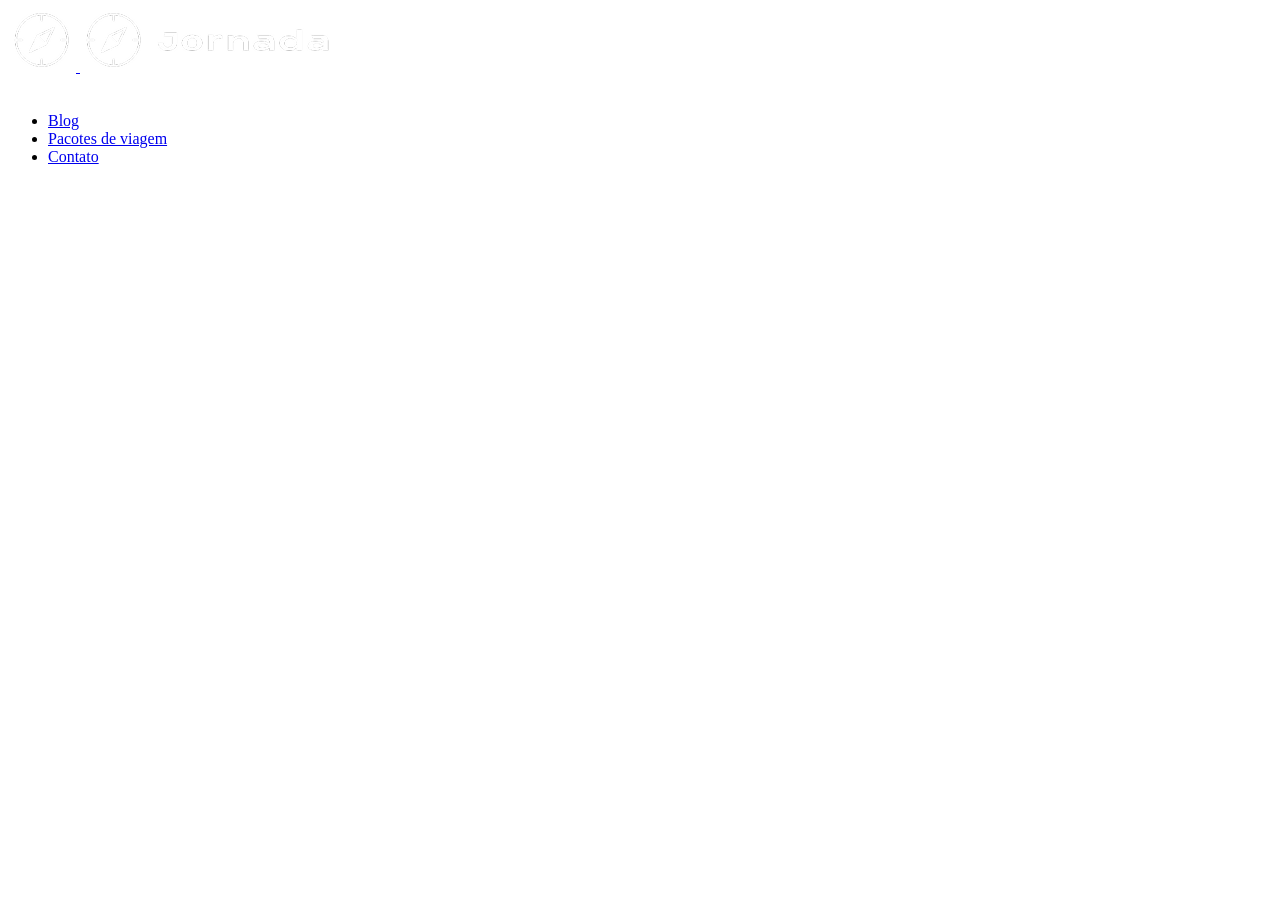
==== index.html @ 8d317353 "first commit" ====
<!doctype html>
<html lang="pt-BR">
  <head>
    <meta charset="UTF-8" />
    <meta name="viewport" content="width=device-width, initial-scale=1.0" />
    <meta
      name="description"
      content="Jornada Viagens,uma agência apaixonada por criar viagens inesquecíveis"
    />
    <meta name="og:title" content="Jornada Viagens" />
    <meta
      name="og:description"
      content="Jornada Viagens,uma agência apaixonada por criar viagens inesquecíveis"
    />
    <meta
      name="og:image"
      content="https://danicastilho.github.io/jornada-viagens/img/logo-footer.png"
    />
    <meta name="og:type" content="website" />
    <meta
      name="og:url"
      content="https://danicastilho.github.io/jornada-viagens"
    />

    <link rel="icon" href="img/favico.png" type="png" />
    <link rel="stylesheet" href="./css/style.css" />

    <title>Jornada Viagens</title>
  </head>
  <body>
    <header class="main-header">
      <a class="logo" href="index.html" title="voltar para a página inicial">
        <img
          class="img-mobile"
          src="img/bussola-jornada-branco.png"
          alt="Bussola do logo Jornada Viagens na cor branca"
        />
        <img
          class="img-desktop"
          src="img/bussola-texto-jornada-branco.png"
          alt="Logo Jornada Viagens na cor branca"
        />
      </a>
      <div class="navigation-menu">
        <label for="menu">
          <img src="img/menu.png" alt="menu" />
        </label>
        <input type="checkbox" id="menu" hidden />
        <nav>
          <ul class="list-links">
            <li>
              <a href="blog.html" target="_blank" title="Acessar Blog">Blog</a>
            </li>
            <li>
              <a
                href="pacotes-de-viagens.html"
                target="_blank"
                title="Acessar Pacotes de viagem"
                >Pacotes de viagem</a
              >
            </li>
            <li>
              <a href="contato.html" target="_blank" title="Acessar Contato"
                >Contato</a
              >
            </li>
          </ul>
        </nav>
      </div>
    </header>
    <section></section>
  </body>
</html>
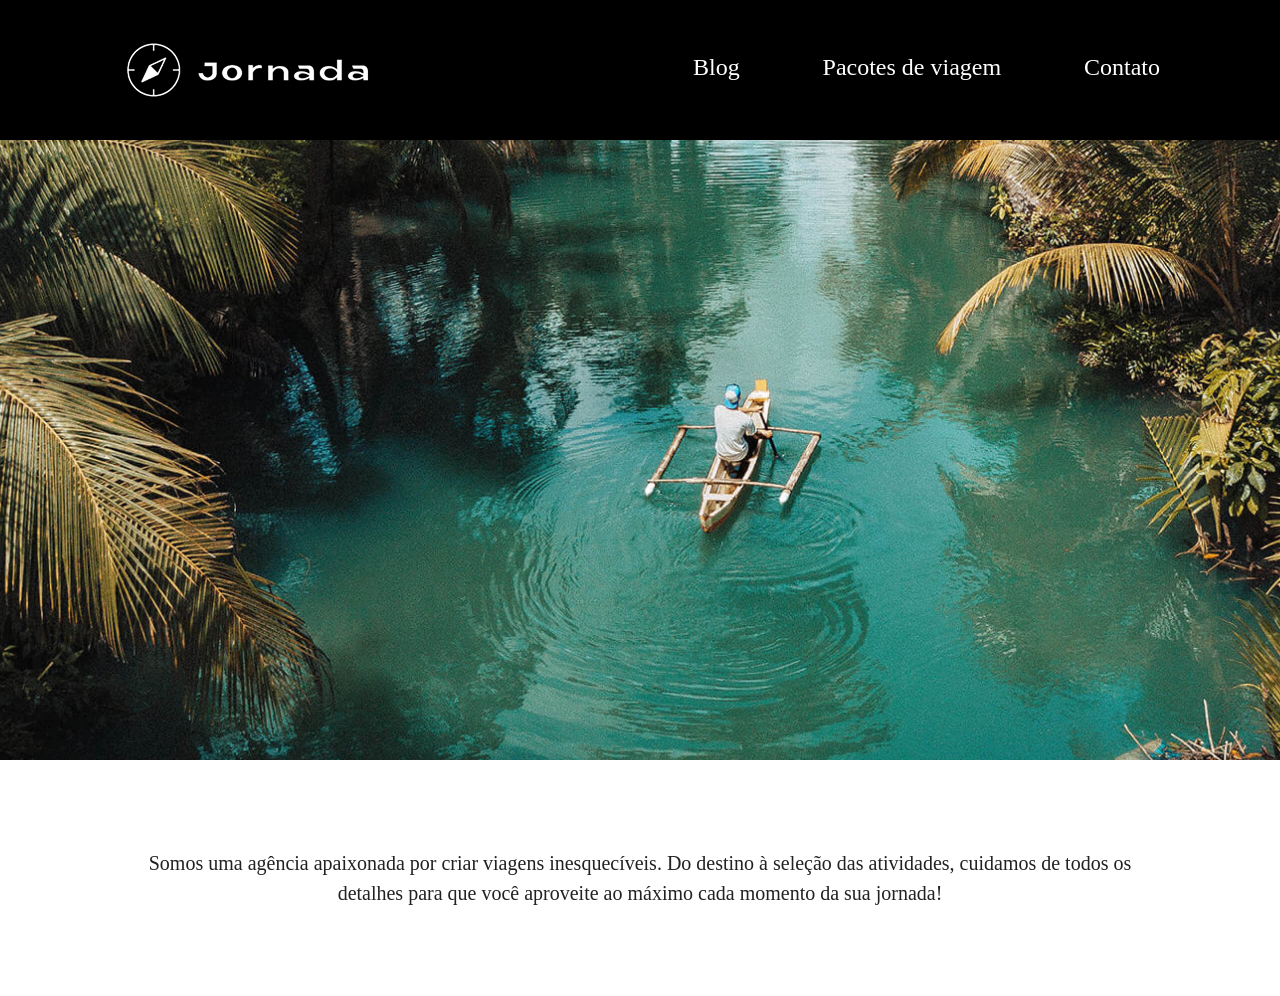
==== commit 45ed11b1: "add hero" ====
--- a/index.html
+++ b/index.html
@@ -68,6 +68,13 @@
         </nav>
       </div>
     </header>
-    <section></section>
+    <section class="hero">
+      <div class="hero-img"></div>
+      <h2>
+        Somos uma agência apaixonada por criar viagens inesquecíveis. Do destino
+        à seleção das atividades, cuidamos de todos os detalhes para que você
+        aproveite ao máximo cada momento da sua jornada!
+      </h2>
+    </section>
   </body>
 </html>
--- a/css/style.css
+++ b/css/style.css
@@ -0,0 +1,3 @@
+@import url(global.css);
+@import url(header.css);
+@import url(hero.css);
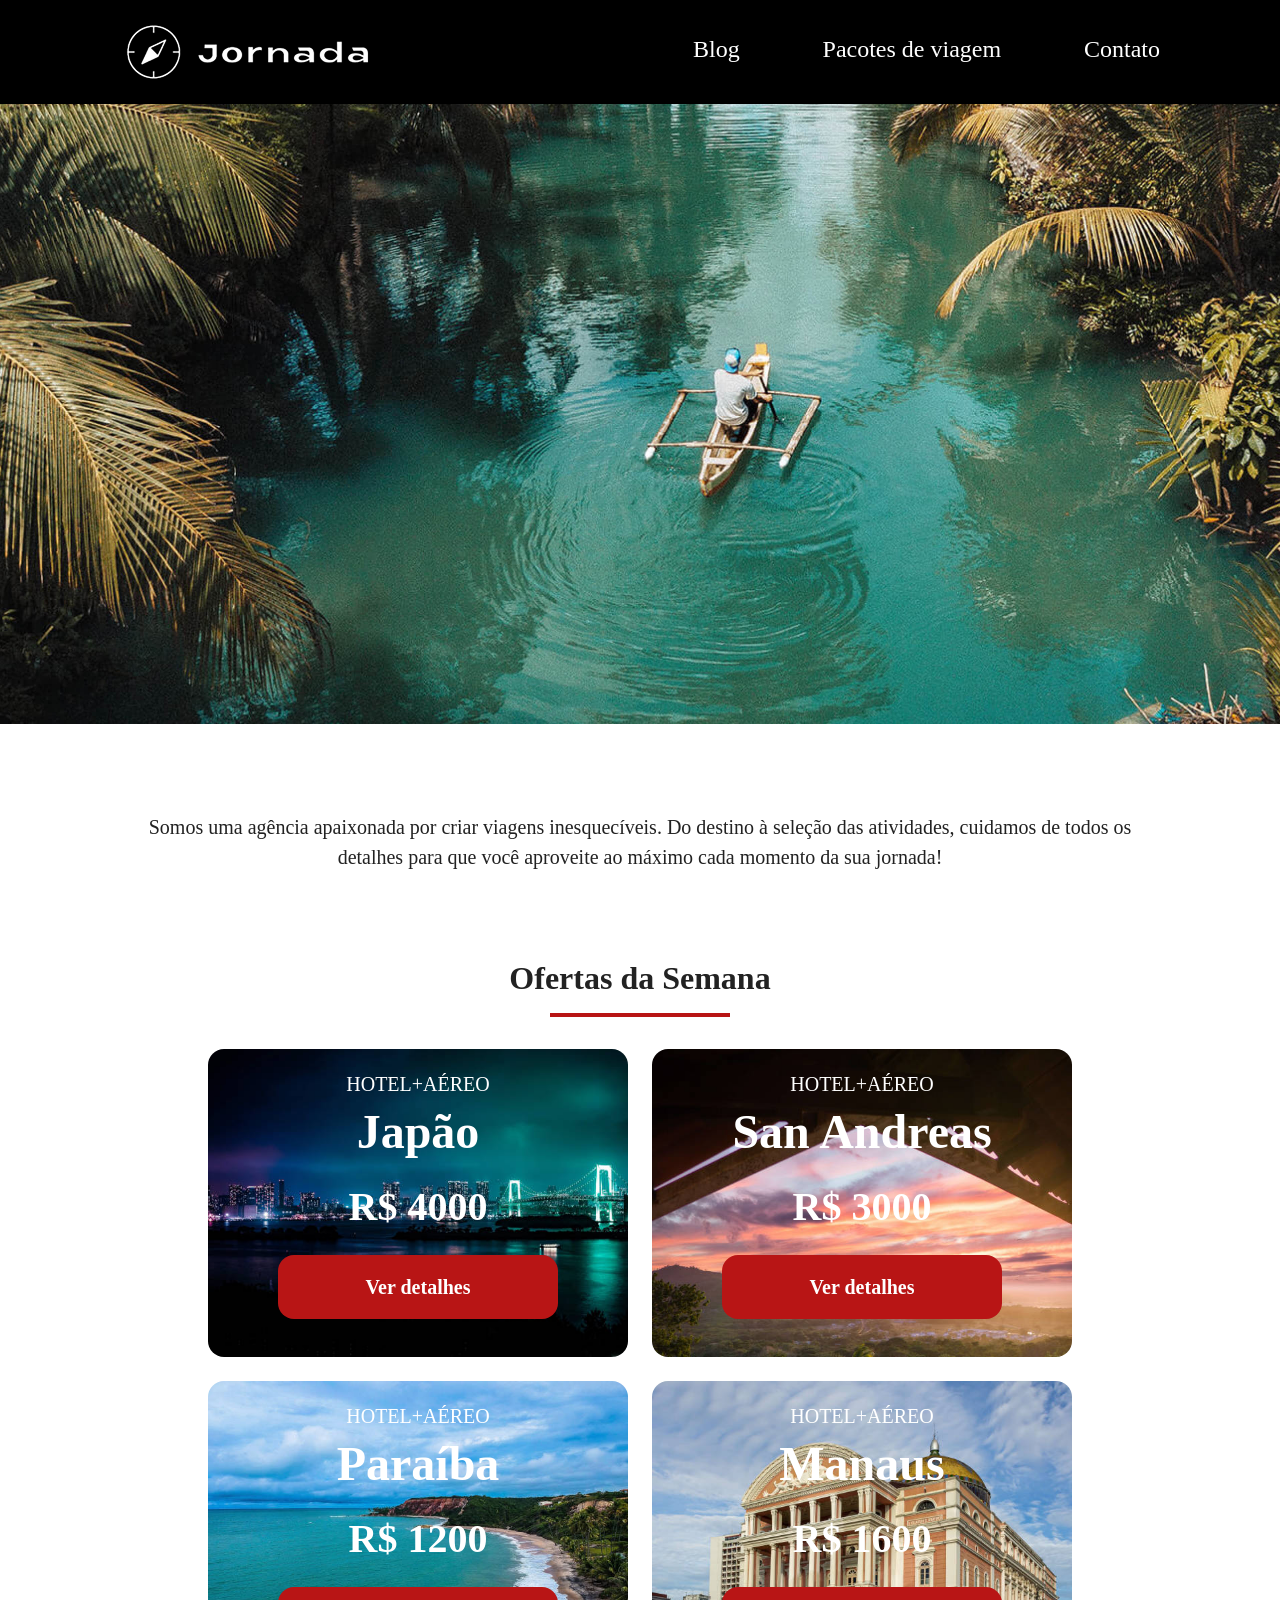
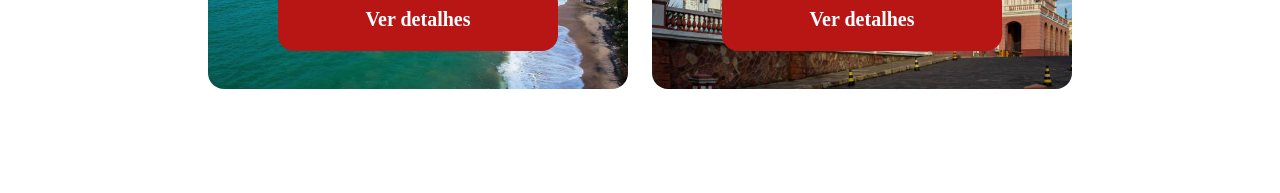
==== commit dcff9566: "add offers section" ====
--- a/index.html
+++ b/index.html
@@ -76,5 +76,62 @@
         aproveite ao máximo cada momento da sua jornada!
       </h2>
     </section>
+    <section class="offers">
+      <div class="section-title">
+        <h2>Ofertas da Semana</h2>
+        <hr />
+      </div>
+      <div class="offers-cards">
+        <article class="card japao">
+          <header>
+            <p>HOTEL+AÉREO</p>
+            <h3>
+              Japão <br />
+              <span>R$ 4000</span>
+            </h3>
+          </header>
+          <footer>
+            <a href="#" class="button">Ver detalhes</a>
+          </footer>
+        </article>
+        <article class="card san-andreas">
+          <header>
+            <p>HOTEL+AÉREO</p>
+            <h3>
+              San Andreas <br />
+              <span>R$ 3000</span>
+            </h3>
+          </header>
+          <footer>
+            <a href="#" class="button">Ver detalhes</a>
+          </footer>
+        </article>
+        <article class="card paraiba">
+          <header>
+            <p>HOTEL+AÉREO</p>
+            <h3>
+              Paraíba <br />
+              <span>R$ 1200</span>
+            </h3>
+          </header>
+          <footer>
+            <a href="#" class="button">Ver detalhes</a>
+          </footer>
+        </article>
+        <article class="card manaus">
+          <header>
+            <p>HOTEL+AÉREO</p>
+            <h3>
+              Manaus <br />
+              <span>R$ 1600</span>
+            </h3>
+          </header>
+          <footer>
+            <a href="#" class="button">Ver detalhes</a>
+          </footer>
+        </article>
+      </div>
+    </section>
+    
   </body>
 </html>
--- a/css/style.css
+++ b/css/style.css
@@ -1,3 +1,4 @@
 @import url(global.css);
 @import url(header.css);
-@import url(hero.css);+@import url(hero.css);
+@import url(offers.css);
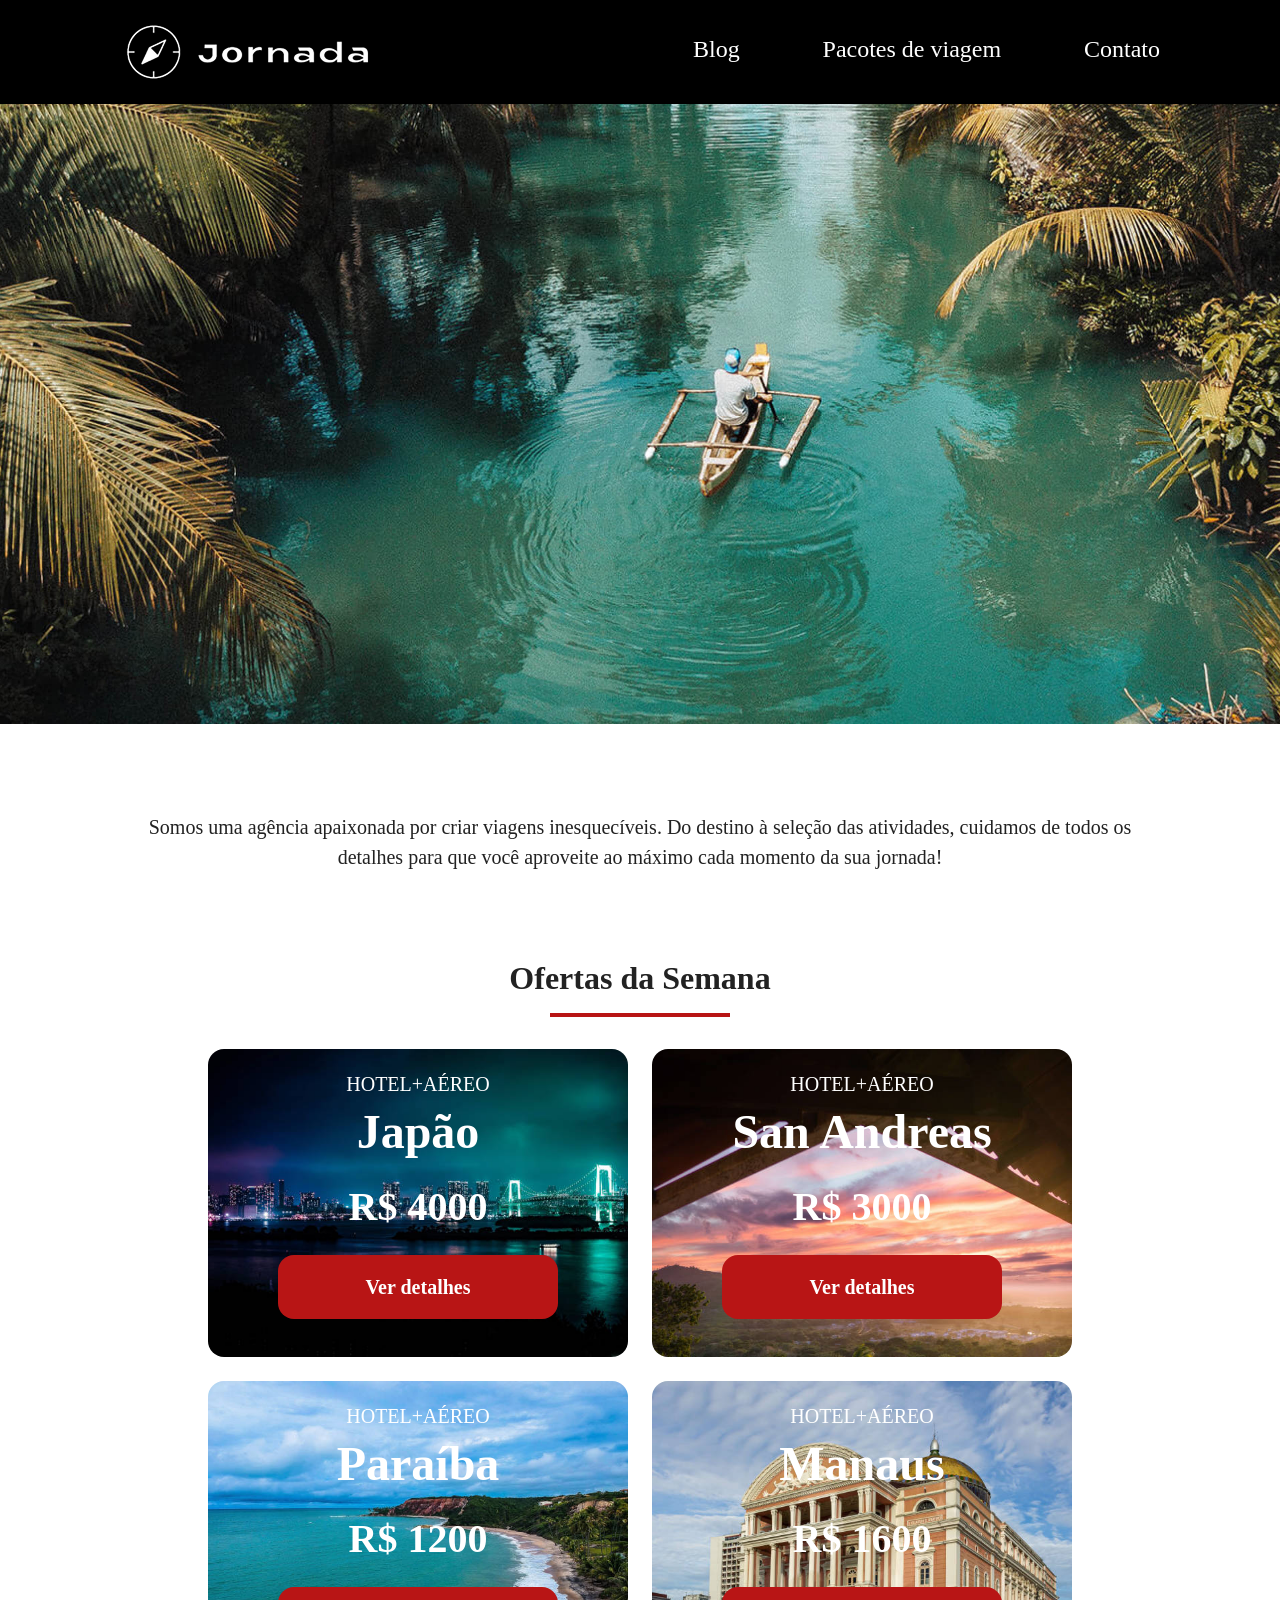
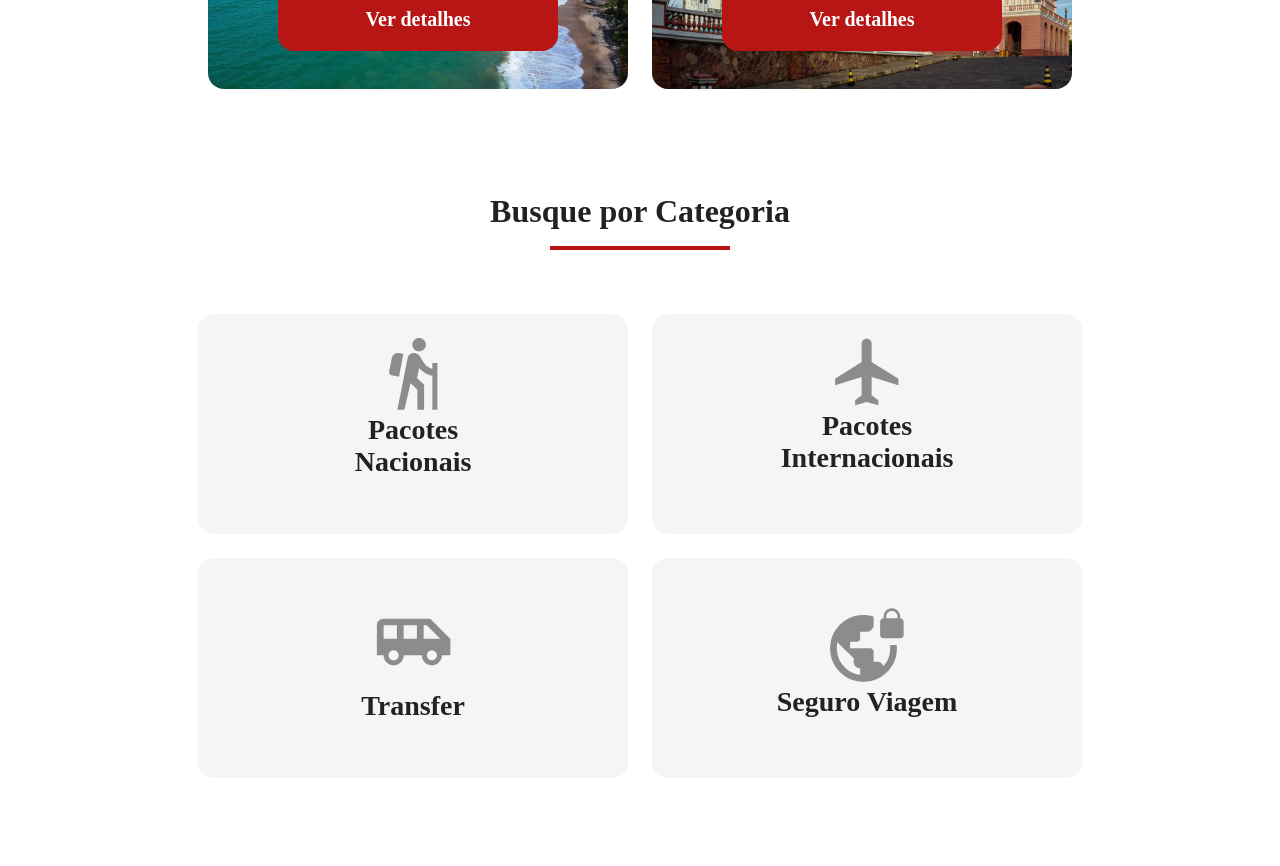
==== commit 1a851829: "add search section" ====
--- a/index.html
+++ b/index.html
@@ -132,6 +132,68 @@
         </article>
       </div>
     </section>
-    
+    <section class="categories">
+      <div class="section-title">
+        <h2>Busque por Categoria</h2>
+        <hr />
+      </div>
+      <div class="categories-cards">
+        <a
+          class="card"
+          href="#"
+          target="_blank"
+          title="Busque pela categoria Pacotes Nacionais"
+        >
+          <img
+            src="img/icone-caminhada.png"
+            alt="ícone cinza representando uma pessoa fazendo tracking"
+          />
+          <h3 class="content-title">
+            Pacotes<br />
+            Nacionais
+          </h3>
+        </a>
+
+        <a
+          class="card"
+          href="#"
+          target="_blank"
+          title="Busque pela categoria Pacotes Internacionais"
+        >
+          <img
+            src="img/icone-aviao.png"
+            alt="ícone cinza representando um avião"
+          />
+          <h3 class="content-title">
+            Pacotes <br />
+            Internacionais
+          </h3>
+        </a>
+        <a
+          class="card single-line transfer"
+          href="#"
+          target="_blank"
+          title="Busque pela categoria Transfer"
+        >
+          <img
+            src="img/icone-onibus.png"
+            alt="ícone cinza representando um ônibus"
+          />
+          <h3 class="content-title">Transfer</h3>
+        </a>
+        <a
+          class="card single-line"
+          href="#"
+          target="_blank"
+          title="Busque pela categoria Seguro Viagem"
+        >
+          <img
+            src="img/icone-planeta.png"
+            alt="ícone cinza representando o planeta terra com um cadeado"
+          />
+          <h3 class="content-title">Seguro Viagem</h3>
+        </a>
+      </div>
+    </section>
   </body>
 </html>
--- a/css/style.css
+++ b/css/style.css
@@ -1,4 +1,5 @@
 @import url(global.css);
 @import url(header.css);
 @import url(hero.css);
-@import url(offers.css);+@import url(offers.css);
+@import url(categories.css);
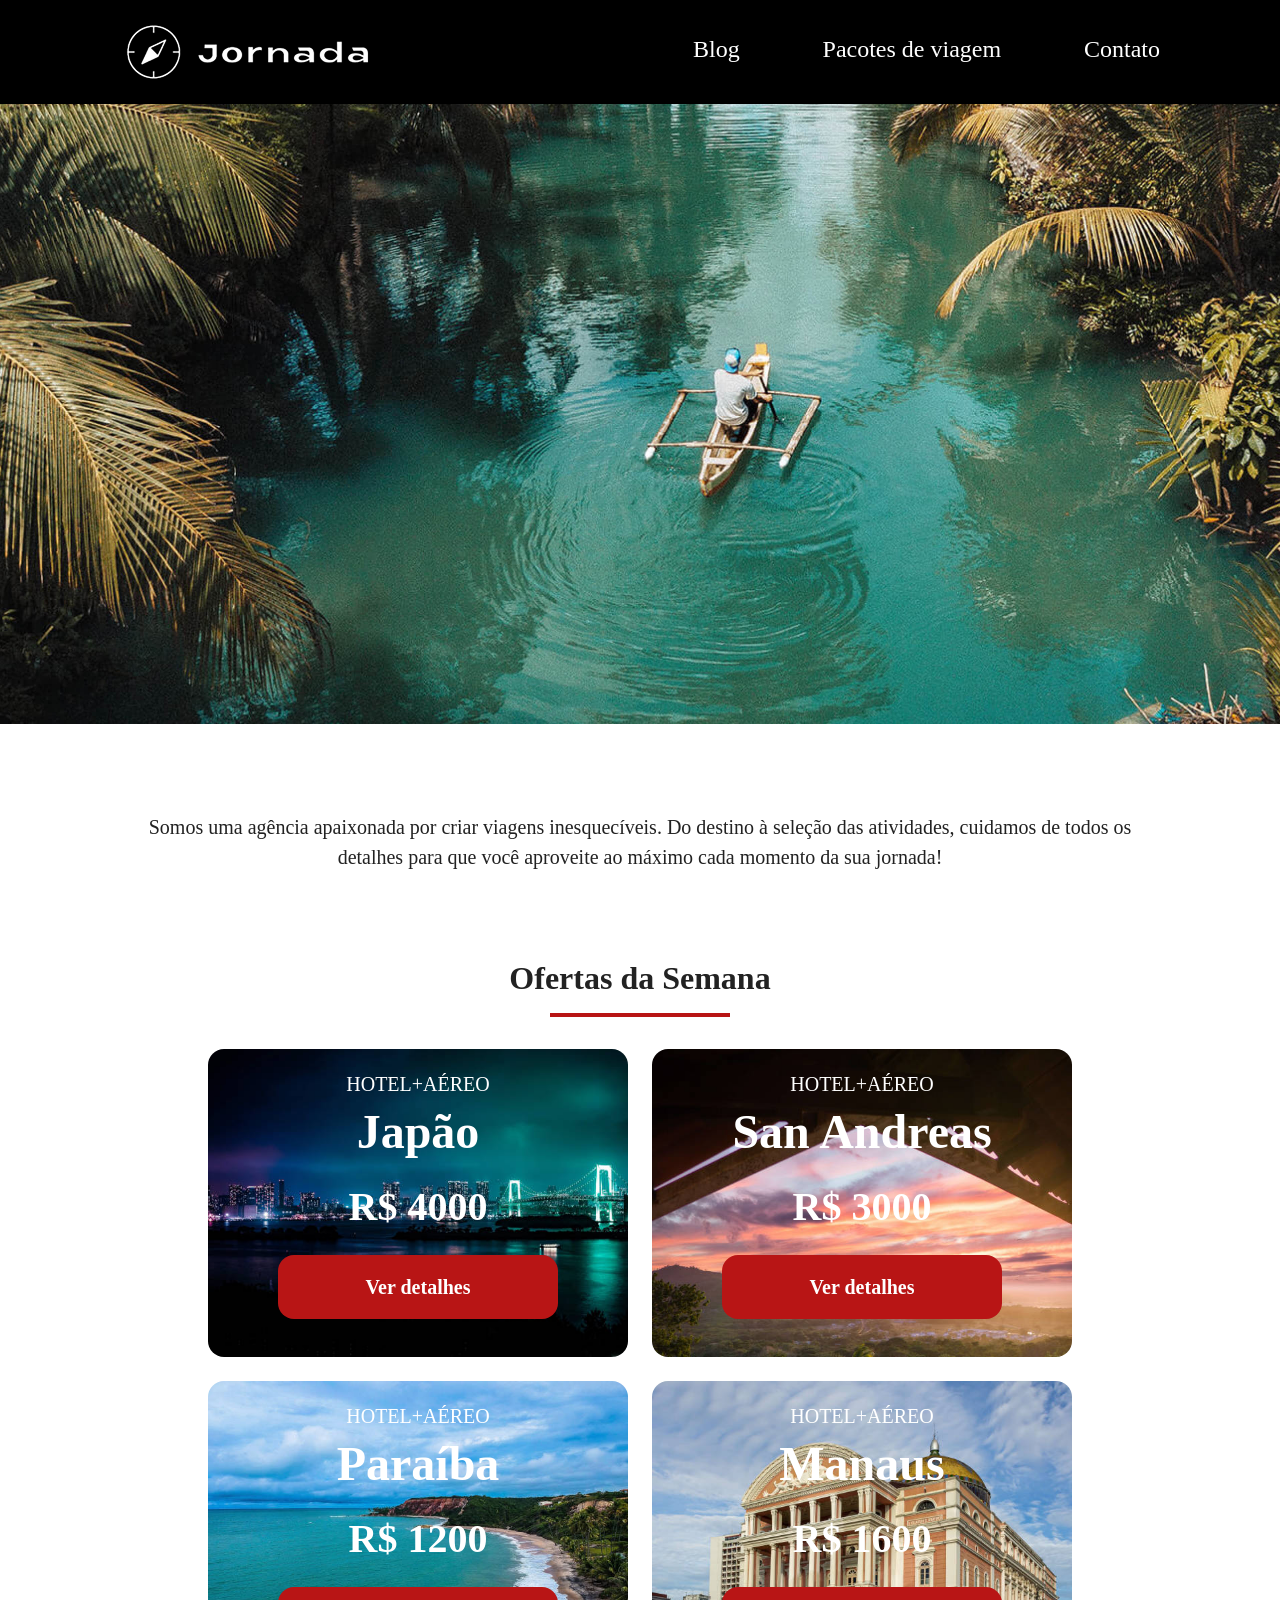
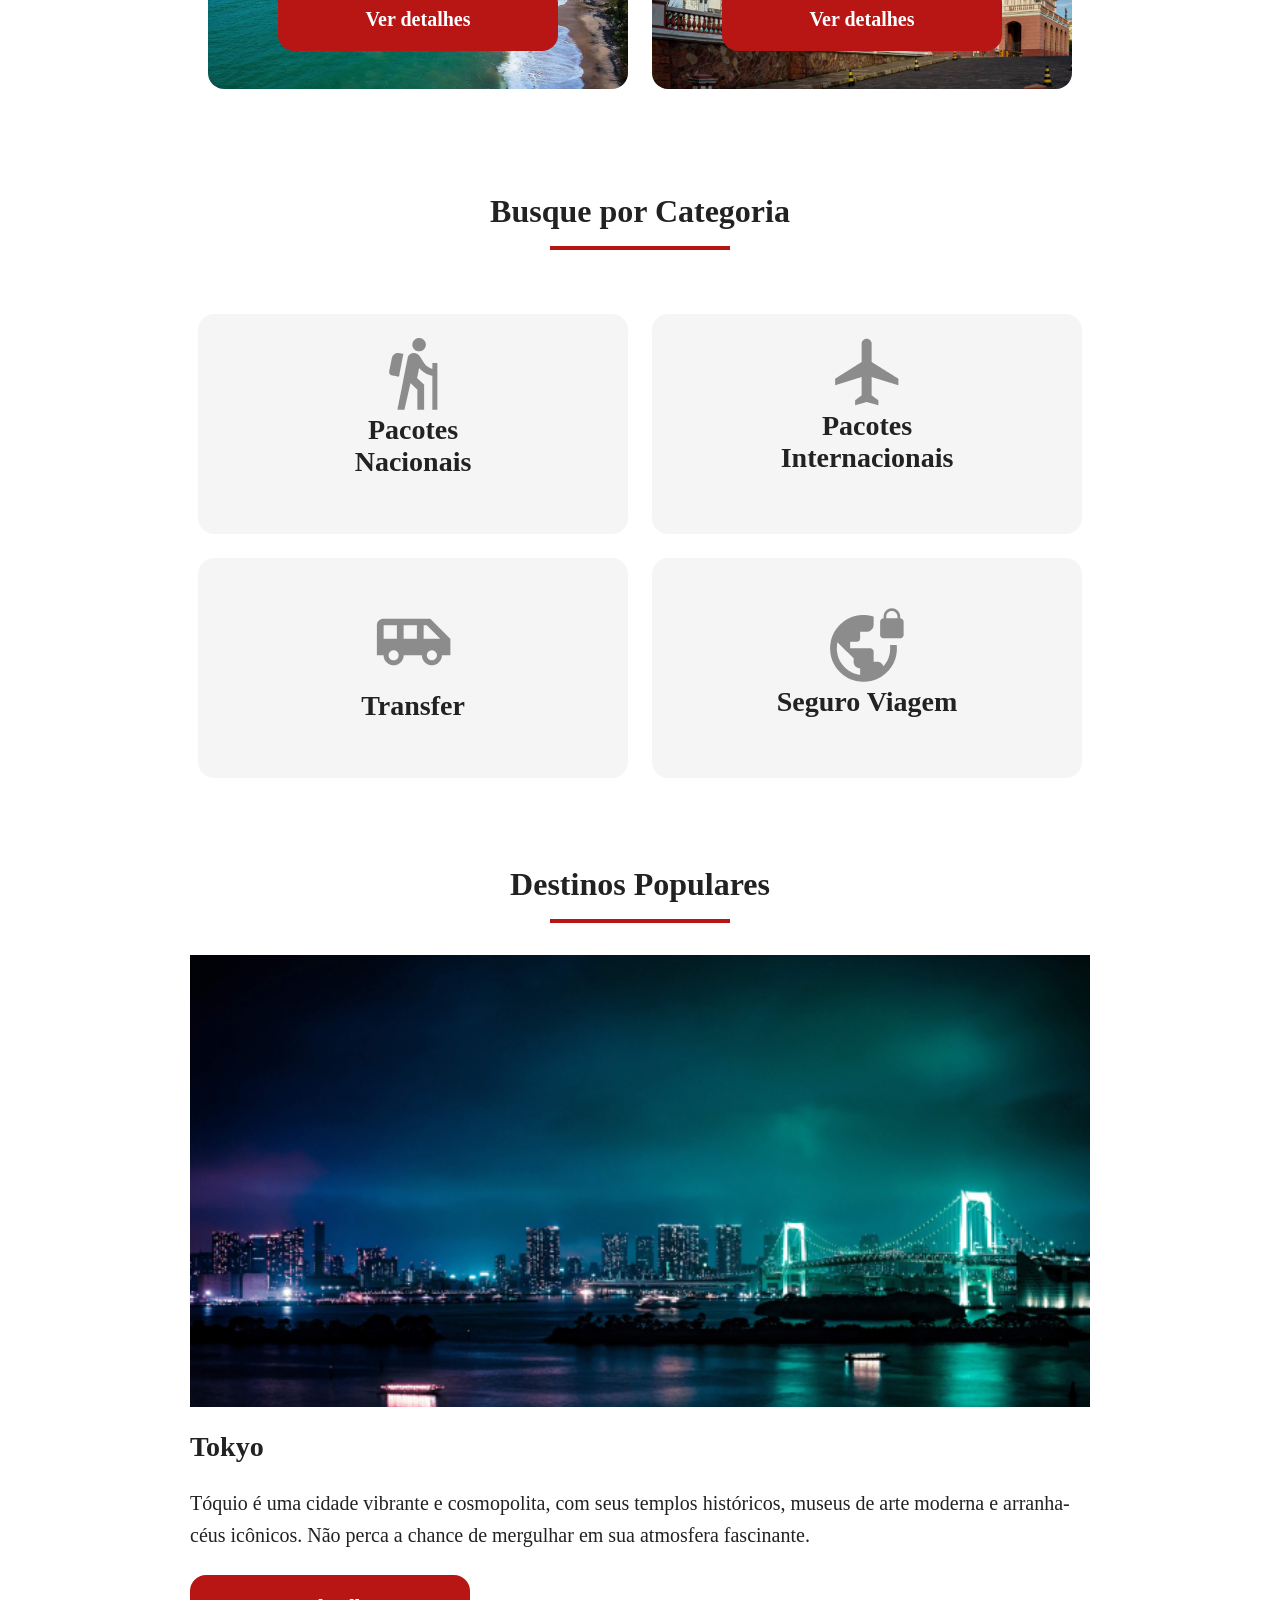
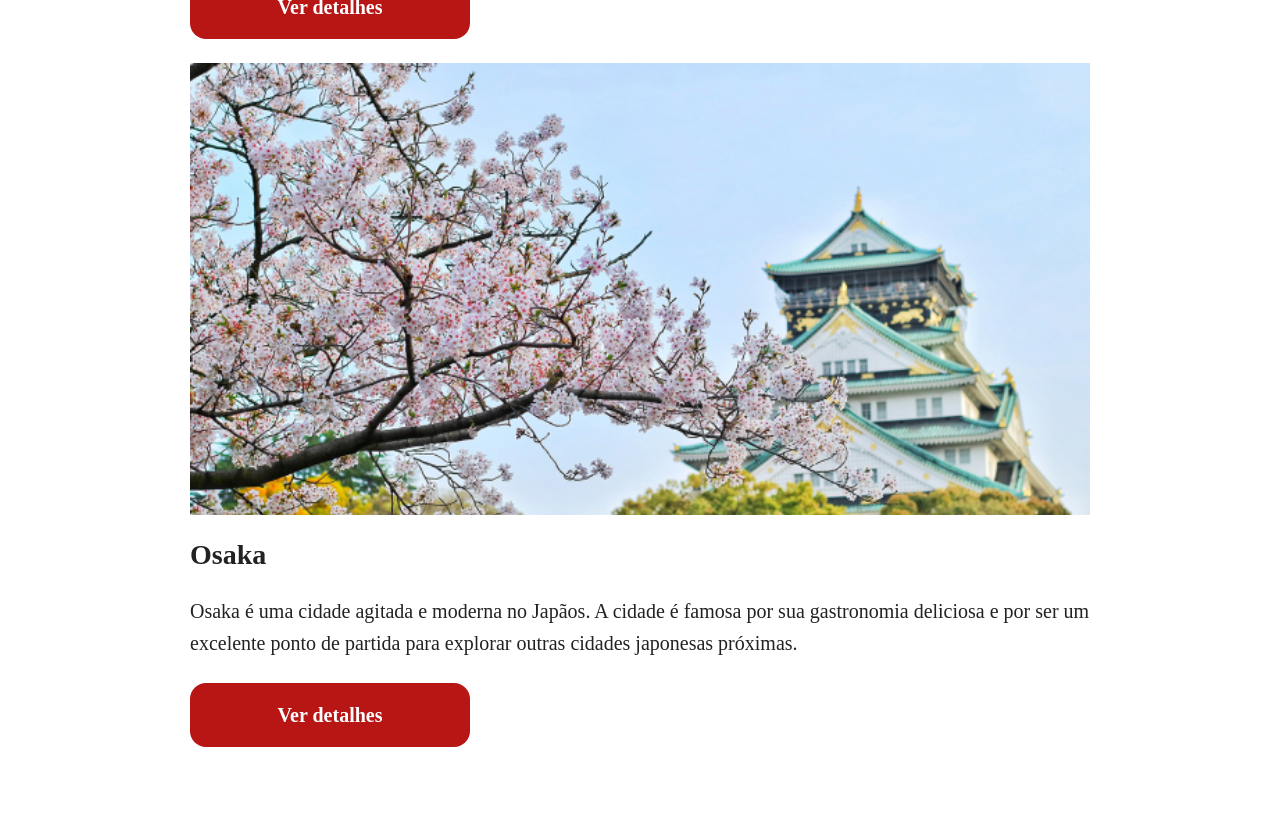
==== commit f10b9e7f: "add destinos section" ====
--- a/index.html
+++ b/index.html
@@ -195,5 +195,53 @@
         </a>
       </div>
     </section>
+    <section class="destinations">
+      <div class="section-title">
+        <h2>Destinos Populares</h2>
+        <hr />
+      </div>
+      <div class="destination-items">
+        <article class="item tokyo">
+          <header>
+            <div class="img-item"></div>
+            <h3 class="content-title">Tokyo</h3>
+          </header>
+          <p class="content-text">
+            Tóquio é uma cidade vibrante e cosmopolita, com seus templos
+            históricos, museus de arte moderna e arranha-céus icônicos. Não
+            perca a chance de mergulhar em sua atmosfera fascinante.
+          </p>
+          <footer>
+            <a
+              href="#"
+              class="button"
+              target="_blank"
+              title="Veja mais detalhes do destino Tokyo"
+              >Ver detalhes</a
+            >
+          </footer>
+        </article>
+        <article class="item osaka">
+          <header>
+            <div class="img-item"></div>
+            <h3 class="content-title">Osaka</h3>
+          </header>
+          <p class="content-text">
+            Osaka é uma cidade agitada e moderna no Japãos. A cidade é famosa
+            por sua gastronomia deliciosa e por ser um excelente ponto de
+            partida para explorar outras cidades japonesas próximas.
+          </p>
+          <footer>
+            <a
+              href="#"
+              class="button"
+              target="_blank"
+              title="Veja mais detalhes do destino Osaka"
+              >Ver detalhes</a
+            >
+          </footer>
+        </article>
+      </div>
+    </section>
   </body>
 </html>
--- a/css/style.css
+++ b/css/style.css
@@ -2,4 +2,5 @@
 @import url(header.css);
 @import url(hero.css);
 @import url(offers.css);
-@import url(categories.css);+@import url(categories.css);
+@import url(destinos.css);
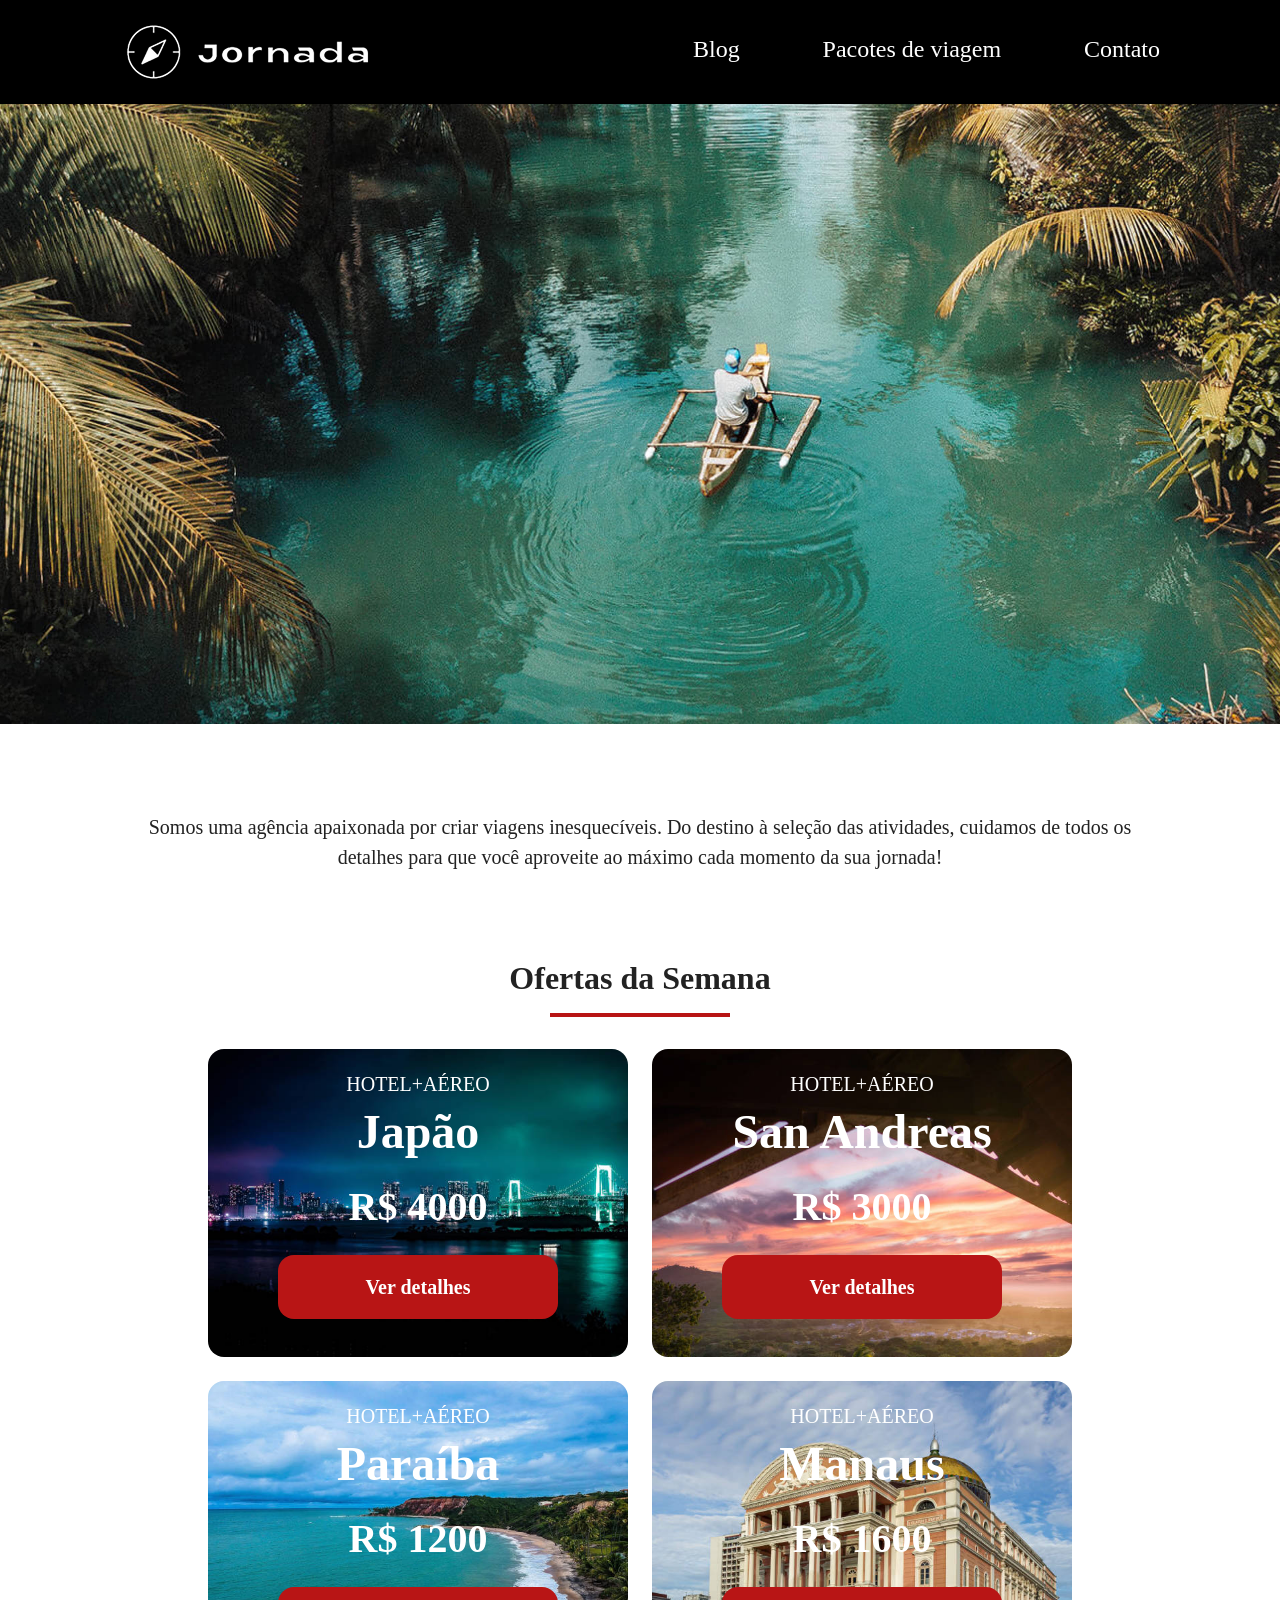
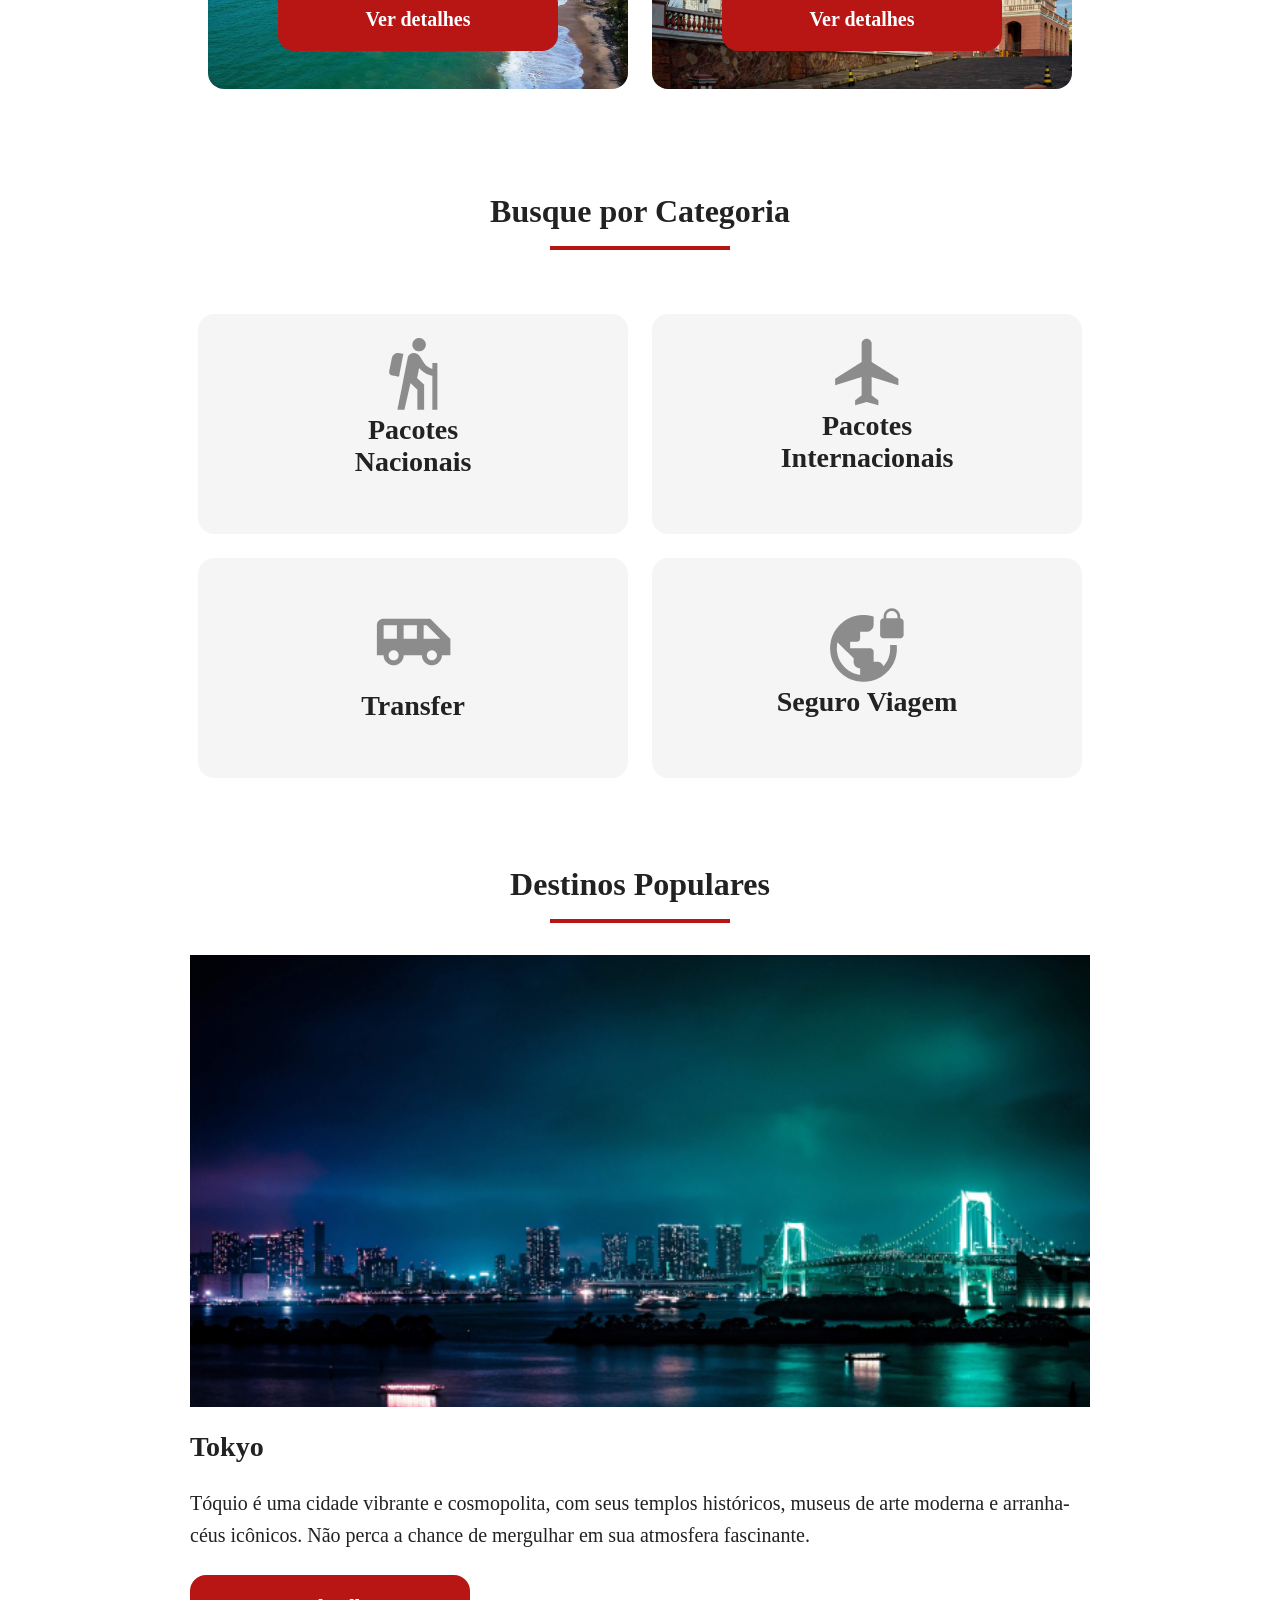
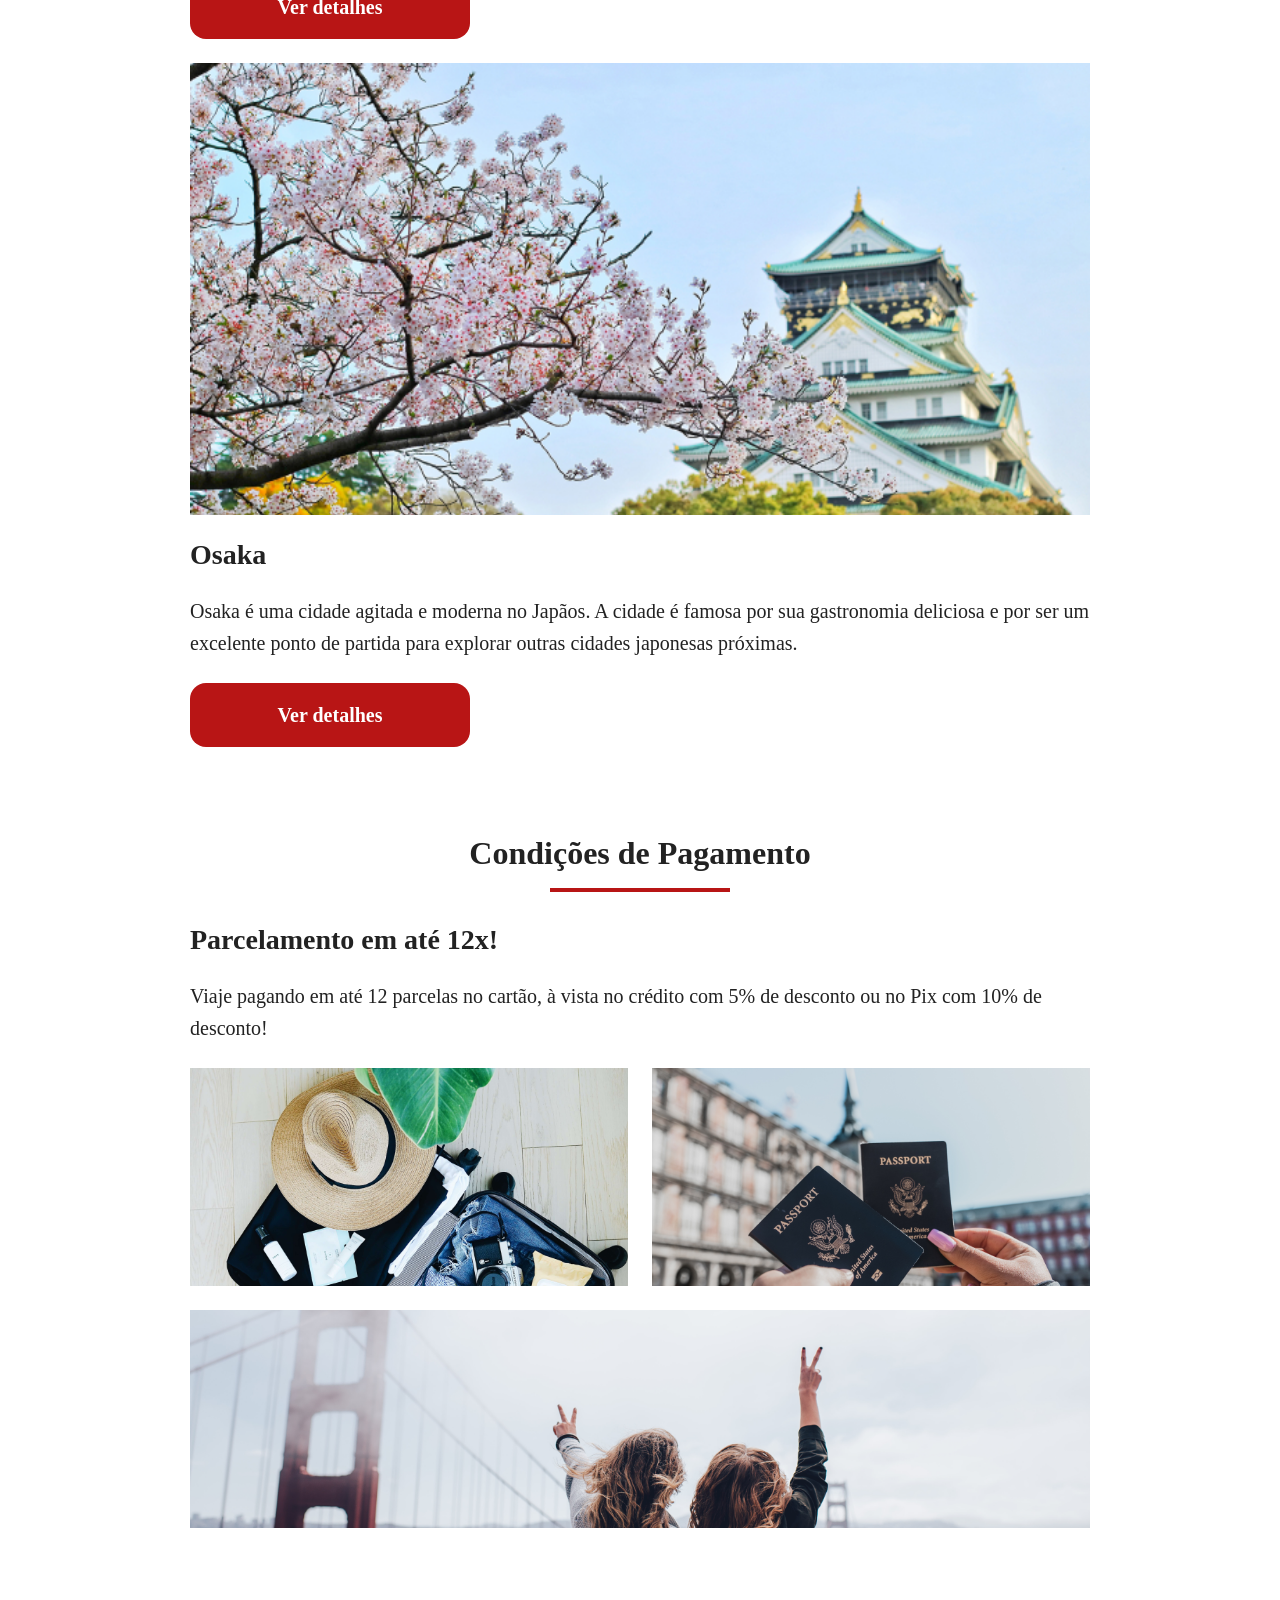
==== commit 1ec0b95a: "add payments section" ====
--- a/index.html
+++ b/index.html
@@ -243,5 +243,25 @@
         </article>
       </div>
     </section>
+    <section class="payments">
+      <div class="section-title">
+        <h2>Condições de Pagamento</h2>
+        <hr />
+      </div>
+      <div class="content-container">
+        <div class="text-content">
+          <h3 class="content-title">Parcelamento em até 12x!</h3>
+          <p class="content-text">
+            Viaje pagando em até 12 parcelas no cartão, à vista no crédito com
+            5% de desconto ou no Pix com 10% de desconto!
+          </p>
+        </div>
+        <div class="image-gallery">
+          <div class="image first"></div>
+          <div class="image second"></div>
+          <div class="image thirdy colspan-2"></div>
+        </div>
+      </div>
+    </section>
   </body>
 </html>
--- a/css/style.css
+++ b/css/style.css
@@ -4,3 +4,4 @@
 @import url(offers.css);
 @import url(categories.css);
 @import url(destinos.css);
+@import url(payments.css);
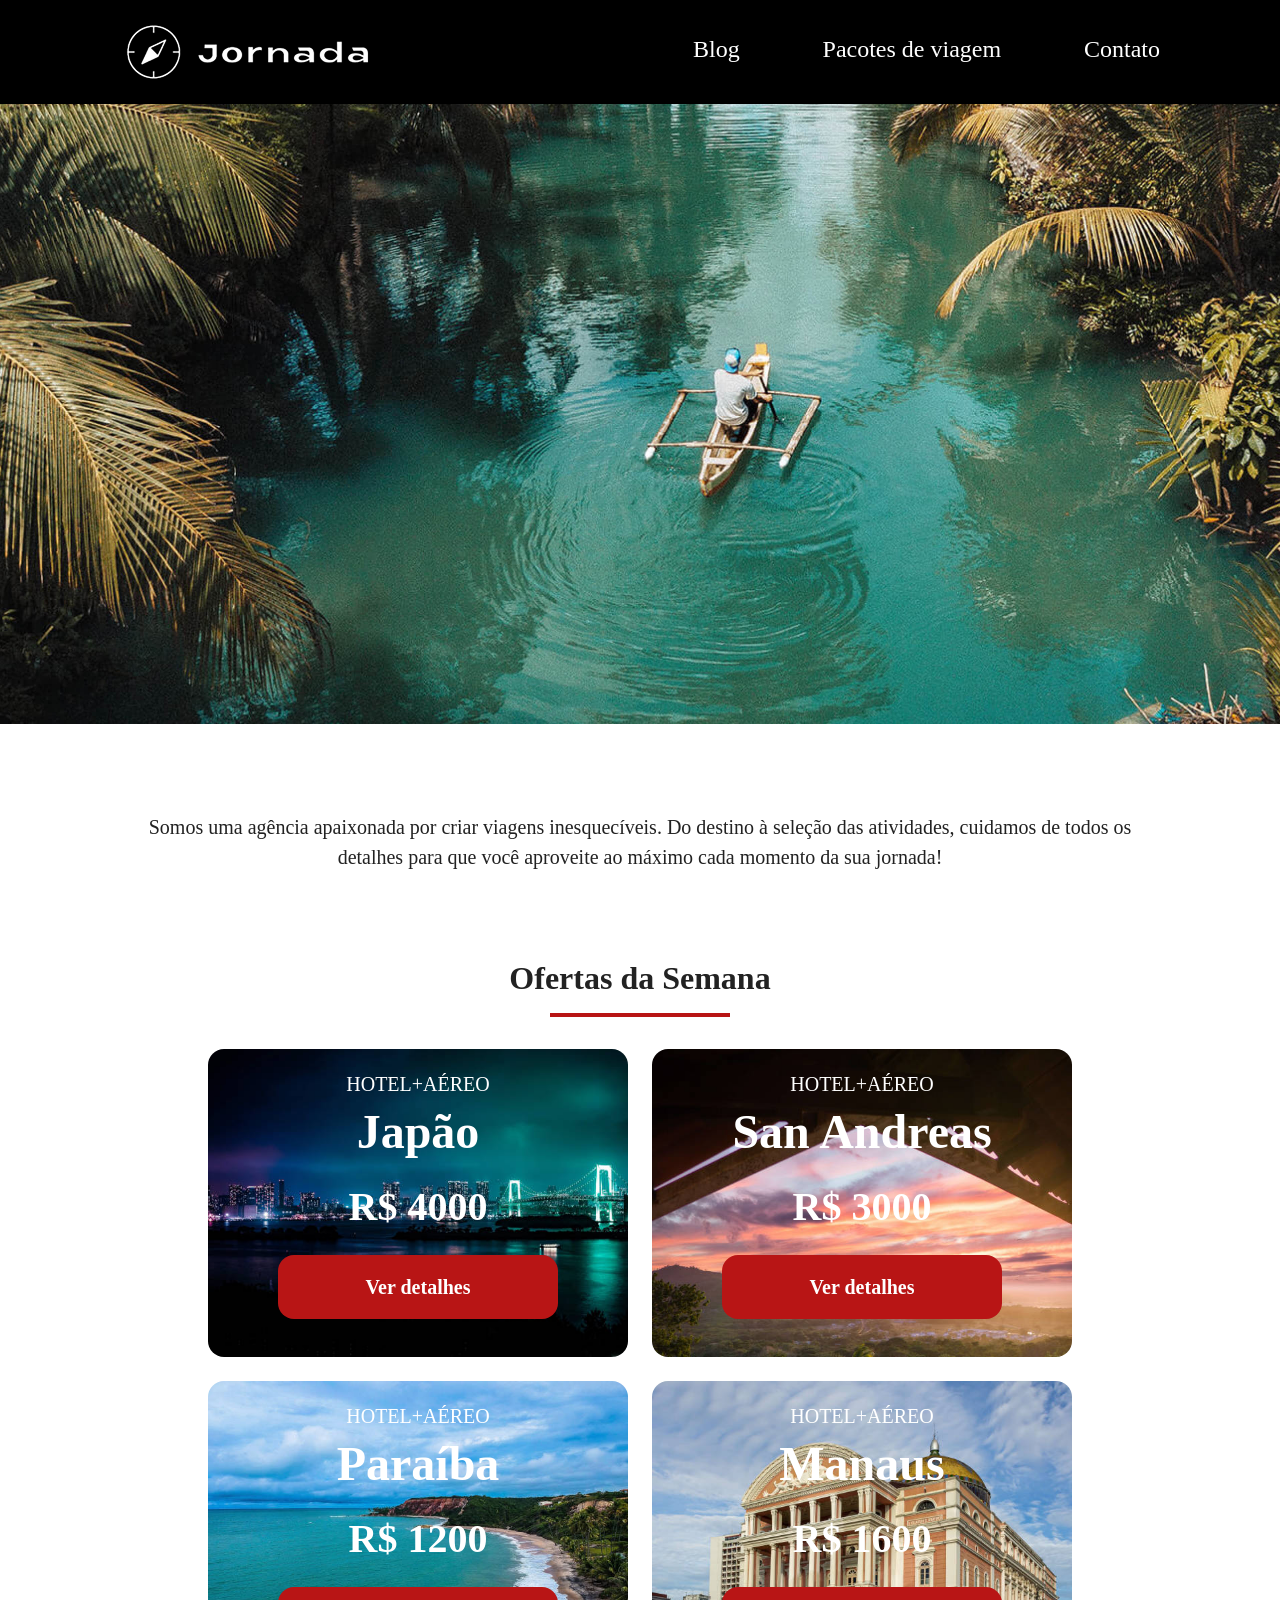
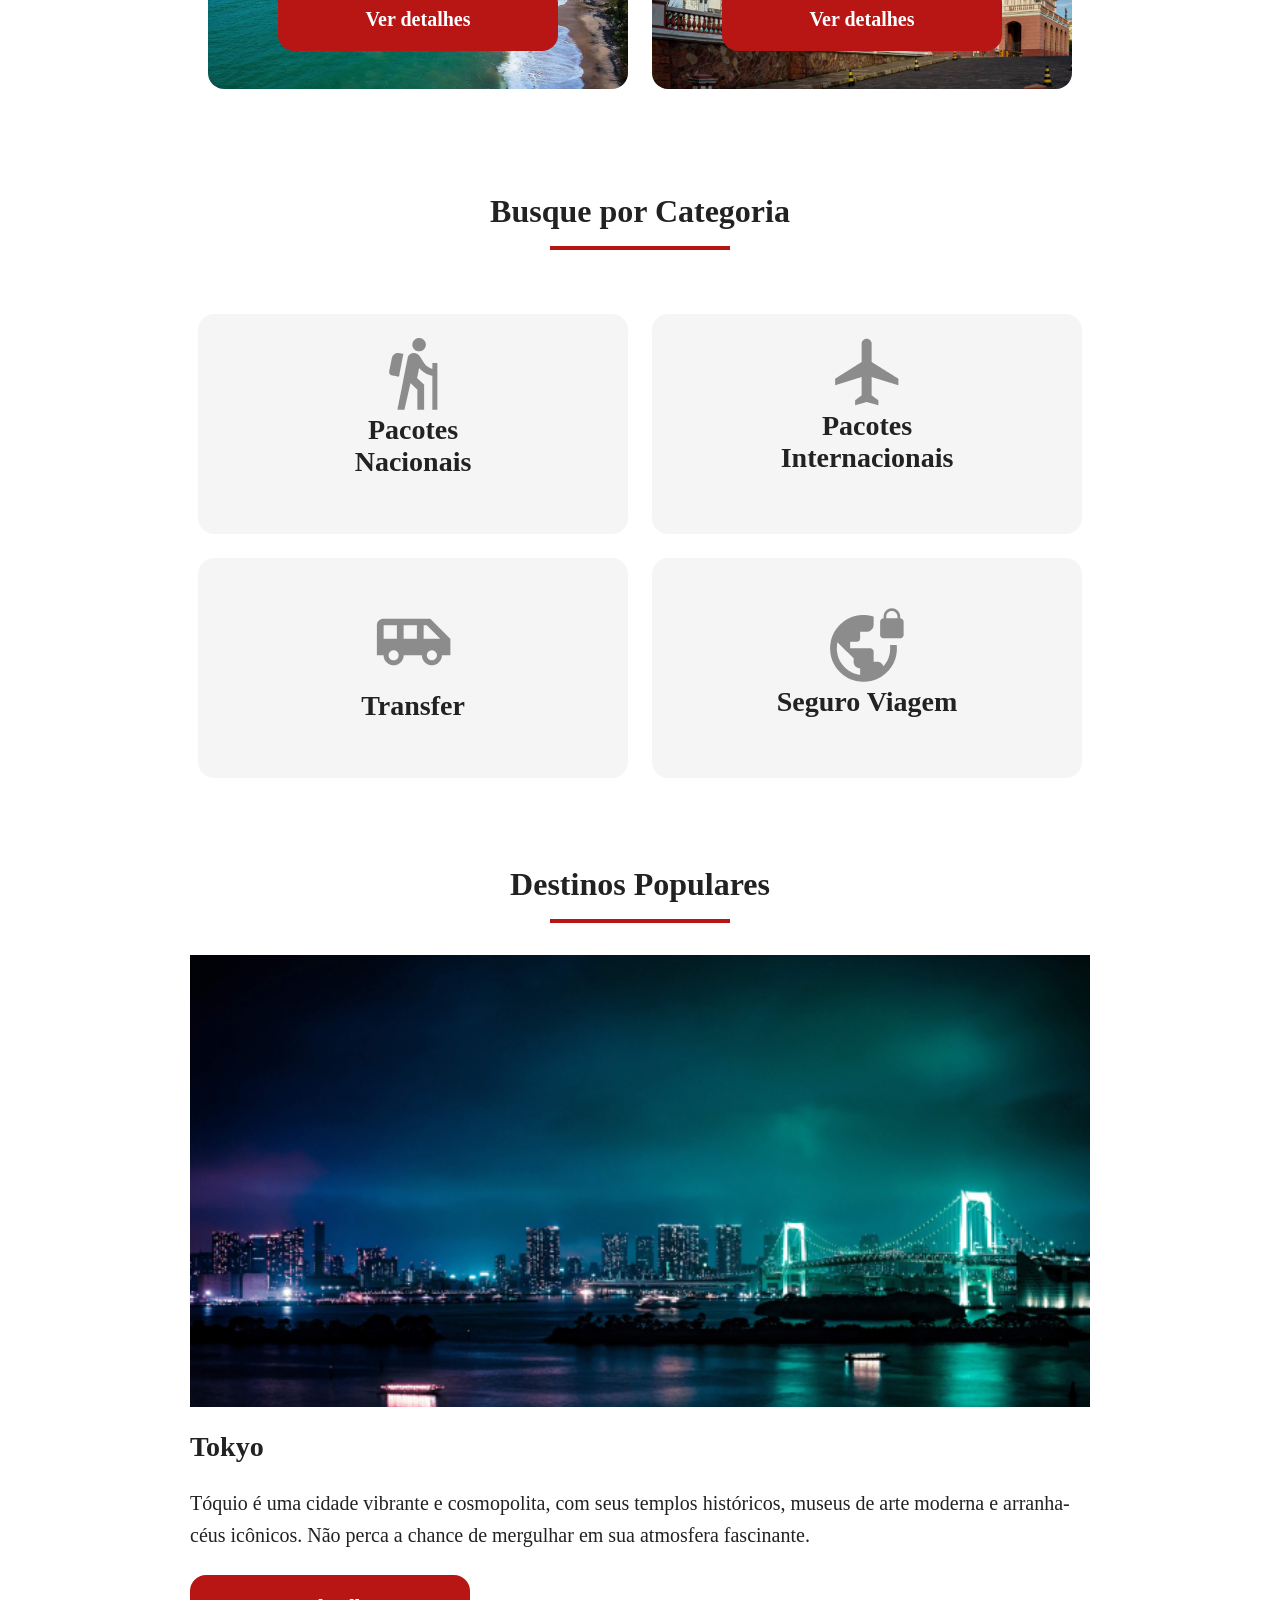
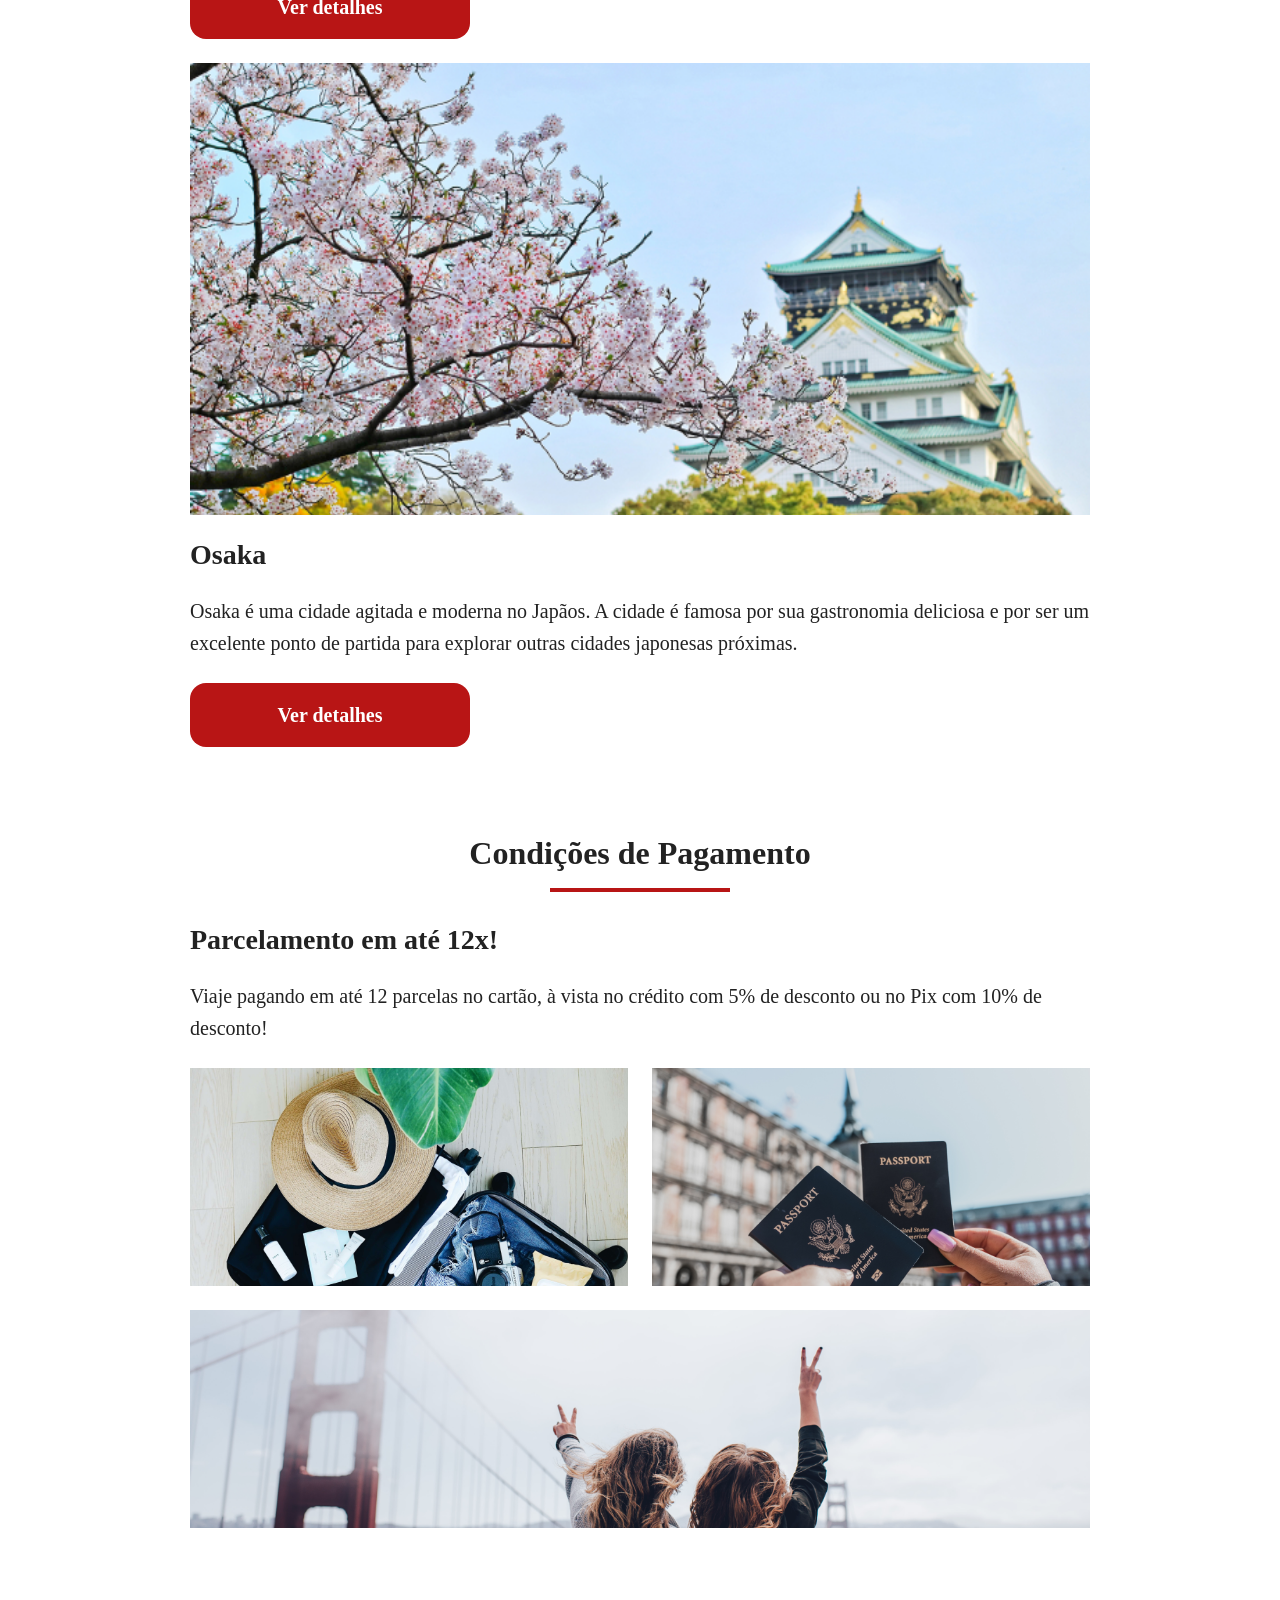
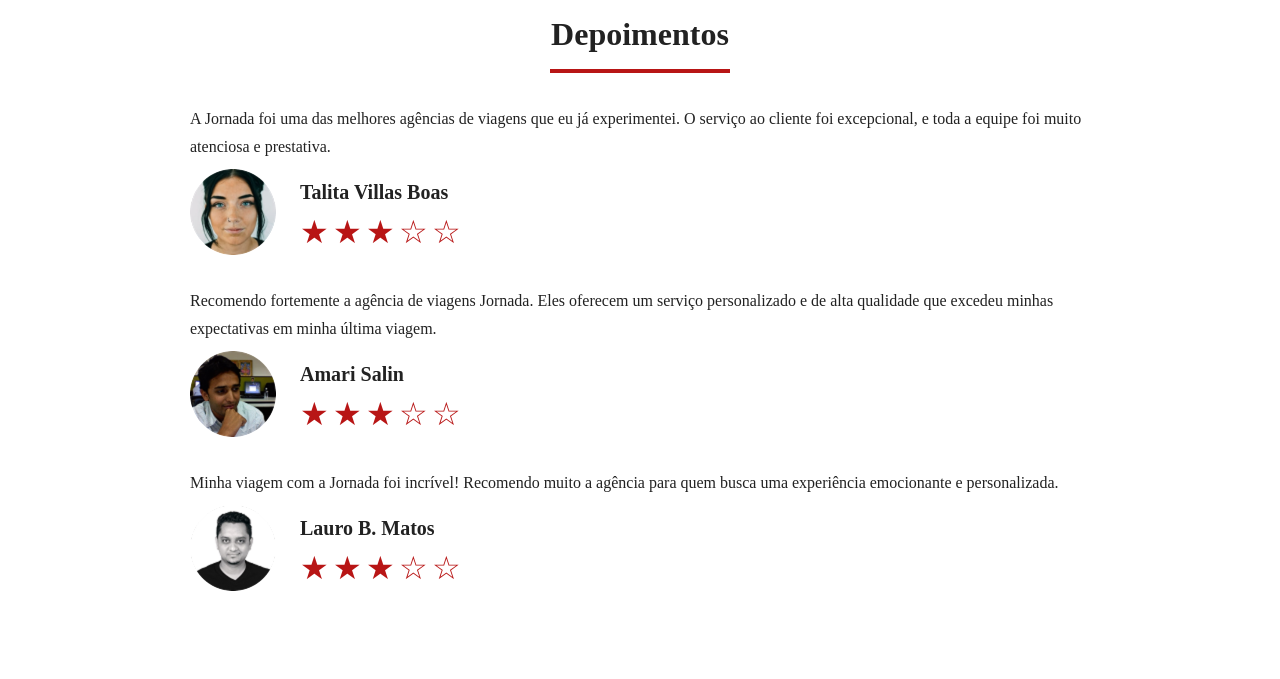
==== commit 907e7e44: "add testimonials section" ====
--- a/index.html
+++ b/index.html
@@ -263,5 +263,87 @@
         </div>
       </div>
     </section>
+    <section class="testimonials">
+      <div class="section-title">
+        <h2>Depoimentos</h2>
+        <hr />
+      </div>
+      <div class="testimonial-container">
+        <article>
+          <header>
+            <p>
+              A Jornada foi uma das melhores agências de viagens que eu já
+              experimentei. O serviço ao cliente foi excepcional, e toda a
+              equipe foi muito atenciosa e prestativa.
+            </p>
+          </header>
+          <footer>
+            <img
+              src="img/avatar-talita.png"
+              alt="imagem de perfil da cliente Talita Villas Boas"
+            />
+            <div class="profile-content">
+              <h3>Talita Villas Boas</h3>
+              <div class="rating">
+                <span class="star">★</span>
+                <span class="star">★</span>
+                <span class="star">★</span>
+                <span class="star">☆</span>
+                <span class="star">☆</span>
+              </div>
+            </div>
+          </footer>
+        </article>
+        <article>
+          <header>
+            <p>
+              Recomendo fortemente a agência de viagens Jornada. Eles oferecem
+              um serviço personalizado e de alta qualidade que excedeu minhas
+              expectativas em minha última viagem.
+            </p>
+          </header>
+          <footer>
+            <img
+              src="img/avatar-amari.png"
+              alt="imagem de perfil do cliente Amari Salin"
+            />
+            <div class="profile-content">
+              <h3>Amari Salin</h3>
+              <div class="rating">
+                <span class="star">★</span>
+                <span class="star">★</span>
+                <span class="star">★</span>
+                <span class="star">☆</span>
+                <span class="star">☆</span>
+              </div>
+            </div>
+          </footer>
+        </article>
+        <article>
+          <header>
+            <p>
+              Minha viagem com a Jornada foi incrível! Recomendo muito a agência
+              para quem busca uma experiência emocionante e personalizada.
+            </p>
+          </header>
+          <footer>
+            <img
+              src="img/avatar-lauro.png"
+              alt="imagem de perfil do cliente Lauro B. Matos"
+            />
+            <div class="profile-content">
+              <h3>Lauro B. Matos</h3>
+              <div class="rating">
+                <span class="star">★</span>
+                <span class="star">★</span>
+                <span class="star">★</span>
+                <span class="star">☆</span>
+                <span class="star">☆</span>
+              </div>
+            </div>
+          </footer>
+        </article>
+      </div>
+    </section>
   </body>
 </html>
--- a/css/style.css
+++ b/css/style.css
@@ -5,3 +5,4 @@
 @import url(categories.css);
 @import url(destinos.css);
 @import url(payments.css);
+@import url(testimonials.css);
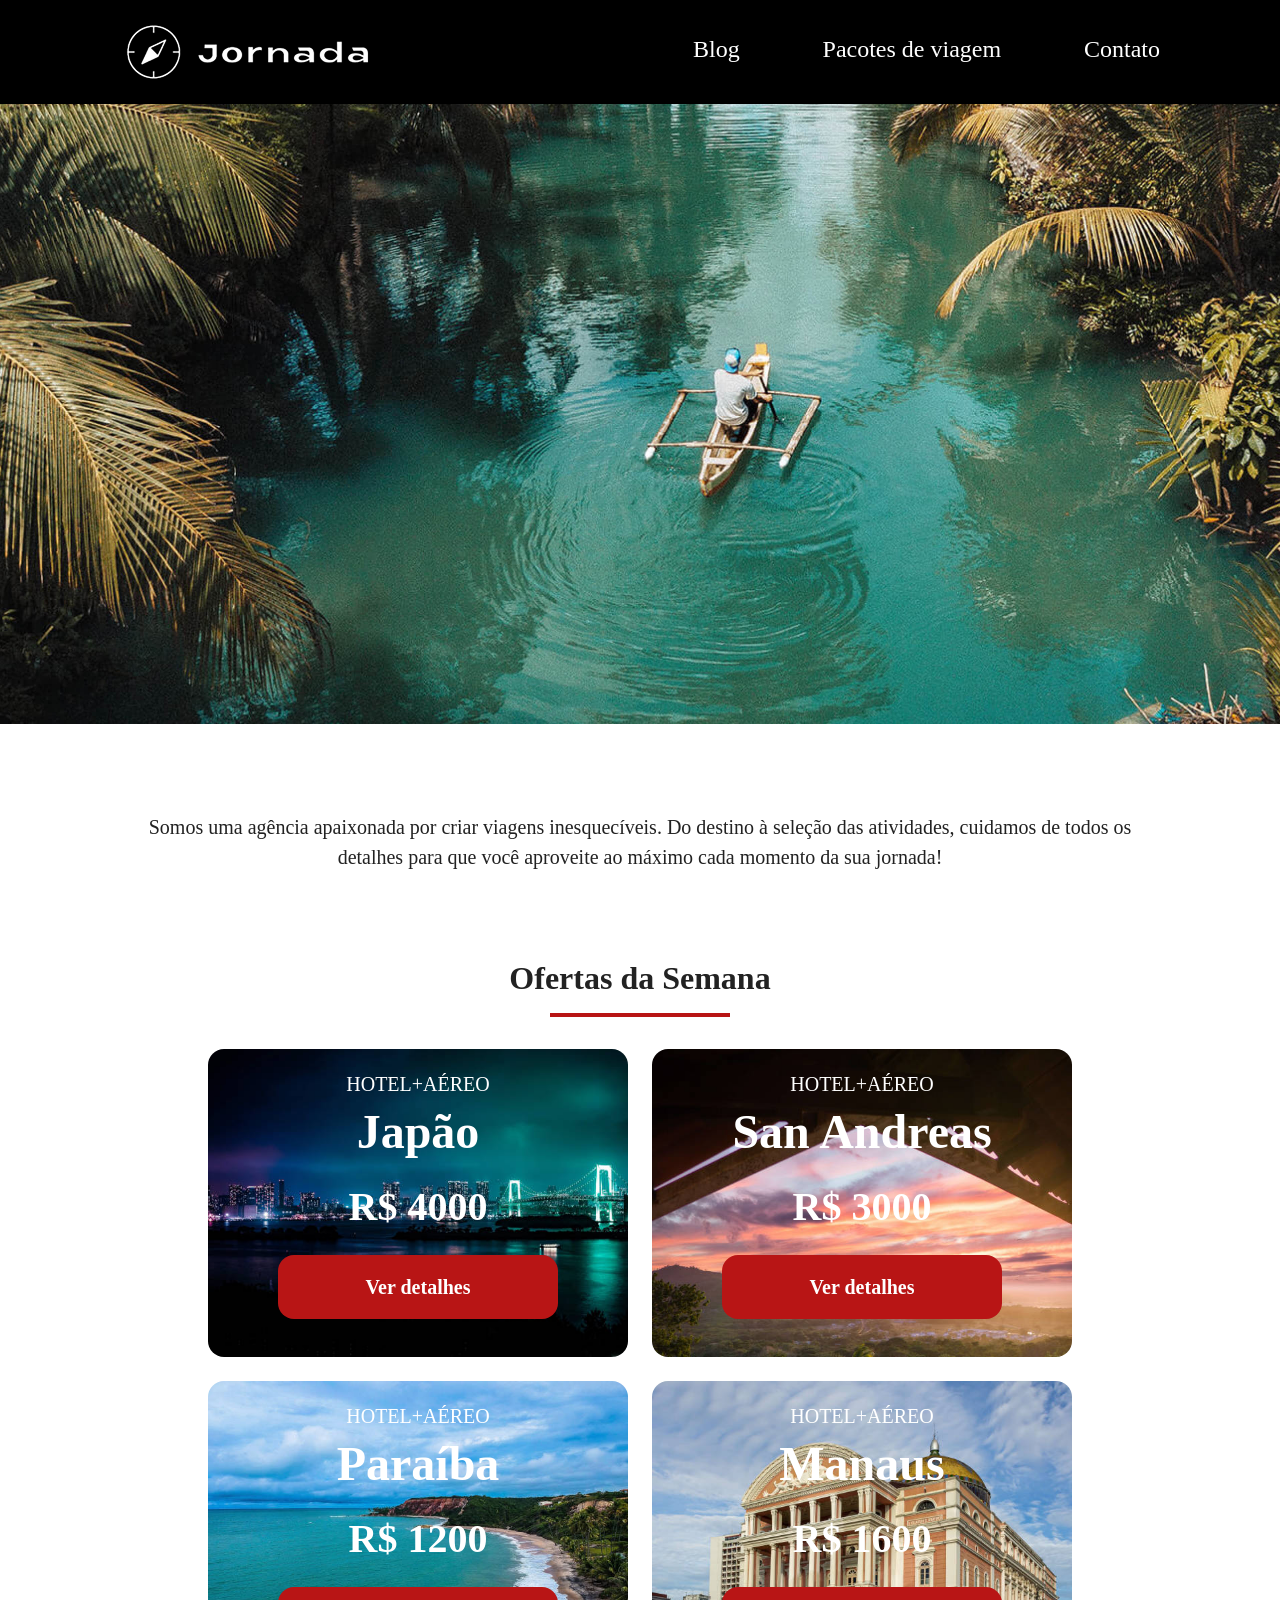
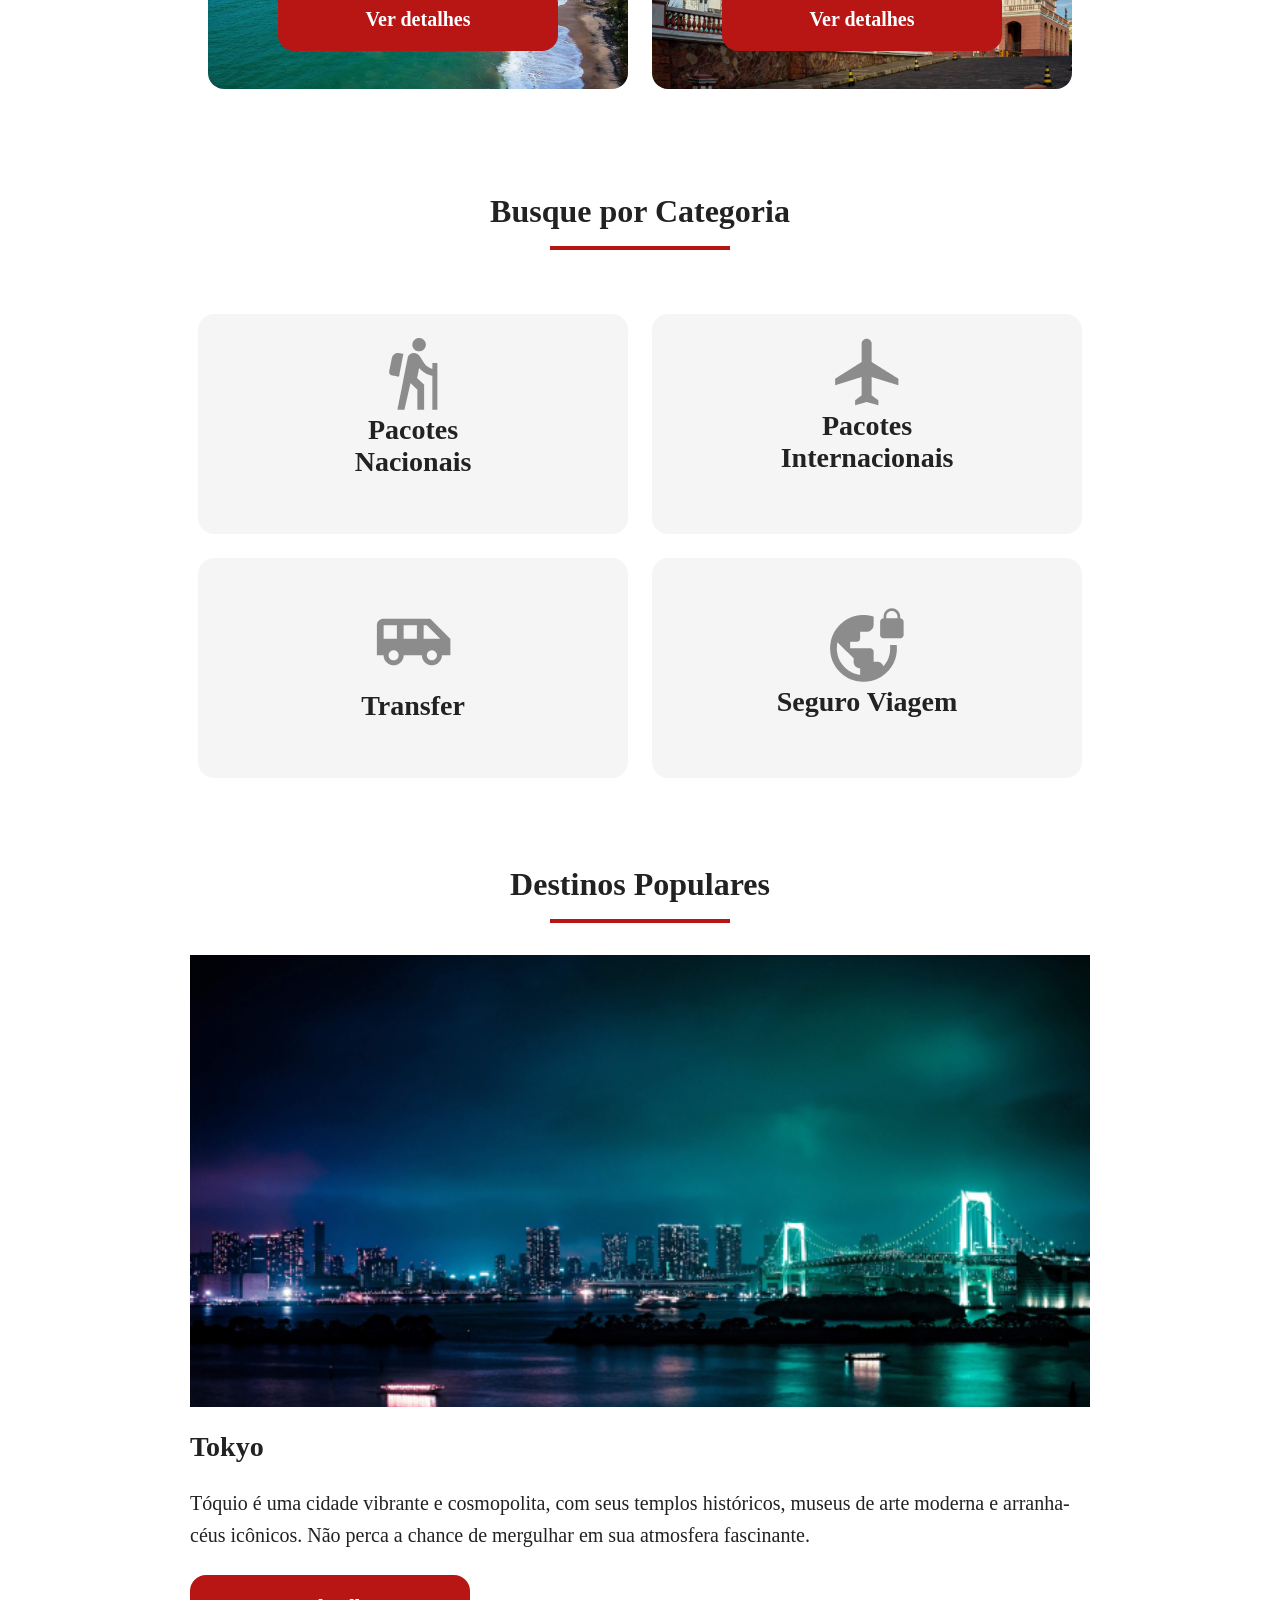
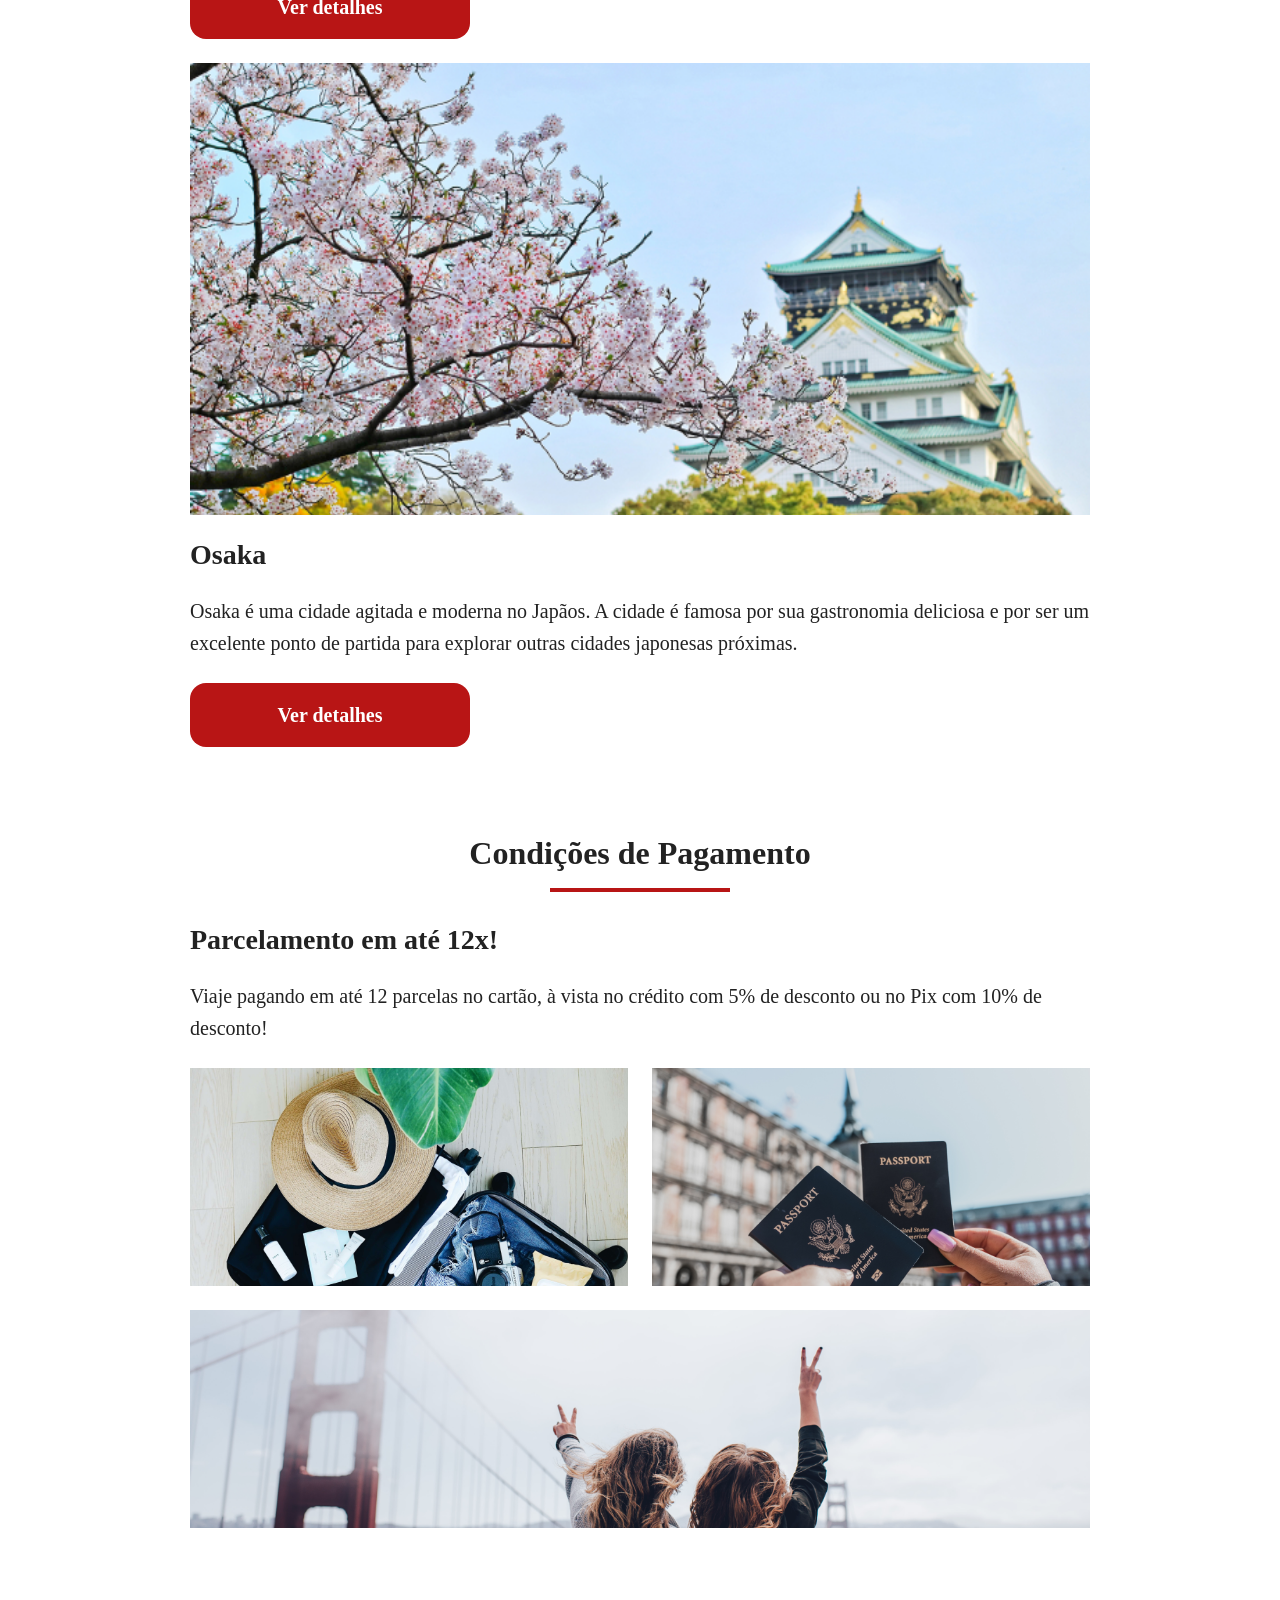
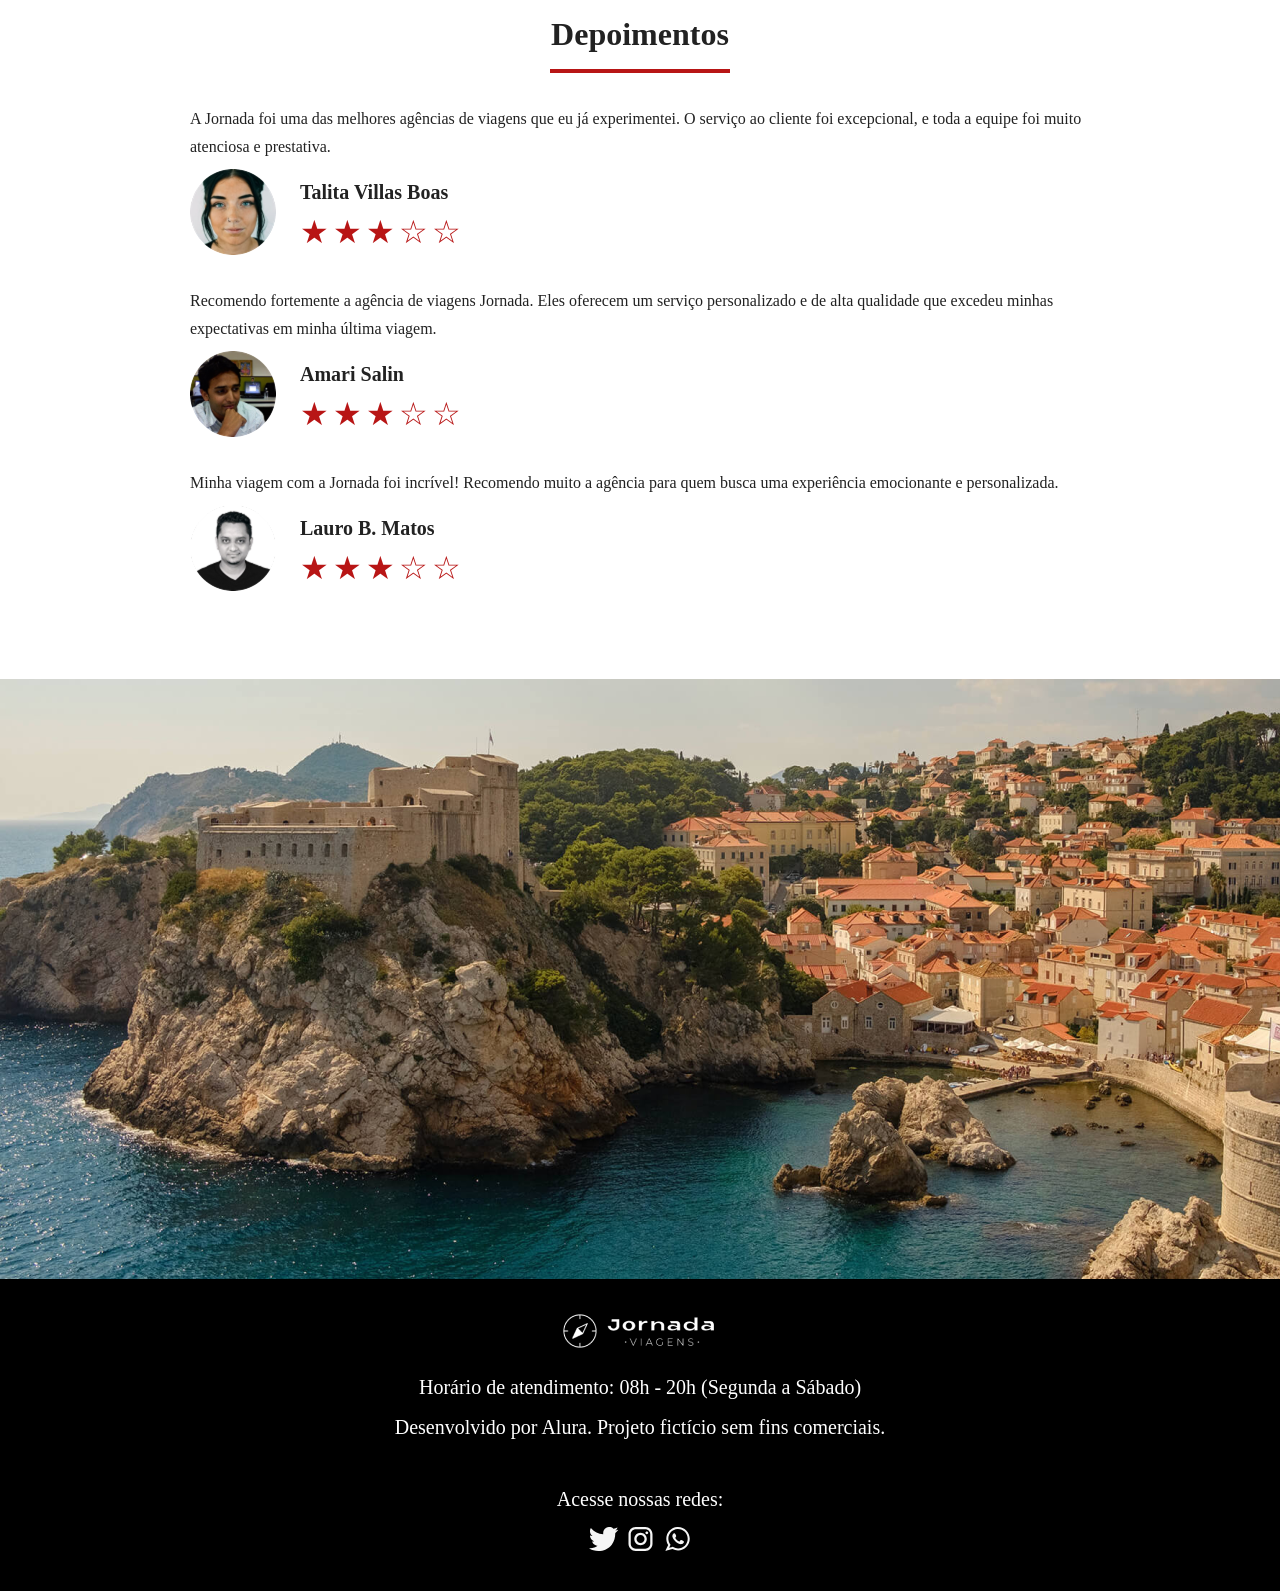
==== commit 8d62688e: "add footer section" ====
--- a/index.html
+++ b/index.html
@@ -345,5 +345,39 @@
         </article>
       </div>
     </section>
+    <section class="bottom-hero">
+      <div class="hero-img"></div>
+    </section>
+    <footer class="main-footer">
+      <div class="footer-content">
+        <img src="img/logo-footer.png" alt="logo completo Jornada Viagens" />
+        <p>Horário de atendimento: 08h - 20h (Segunda a Sábado)</p>
+        <p>Desenvolvido por Alura. Projeto fictício sem fins comerciais.</p>
+      </div>
+      <div class="footer-social">
+        <p>Acesse nossas redes:</p>
+
+        <a href="#" target="_blank" title="Acesse o Twitter do Jornada Viagens"
+          ><img
+            src="img/icone-twitter.svg"
+            alt="icone do Twitter na cor branca"
+        /></a>
+
+        <a
+          href="#"
+          target="_blank"
+          title="Acesse o Instagram do Jornada Viagens"
+          ><img
+            src="img/icone-instagram.svg"
+            alt="icone do Instagram na cor branca"
+        /></a>
+
+        <a href="#" target="_blank" title="Entre em contato através do whatsapp"
+          ><img
+            src="img/icone-whatsapp.svg"
+            alt="icone do whatsapp na cor branca"
+        /></a>
+      </div>
+    </footer>
   </body>
 </html>
--- a/css/style.css
+++ b/css/style.css
@@ -6,3 +6,4 @@
 @import url(destinos.css);
 @import url(payments.css);
 @import url(testimonials.css);
+@import url(footer.css);
